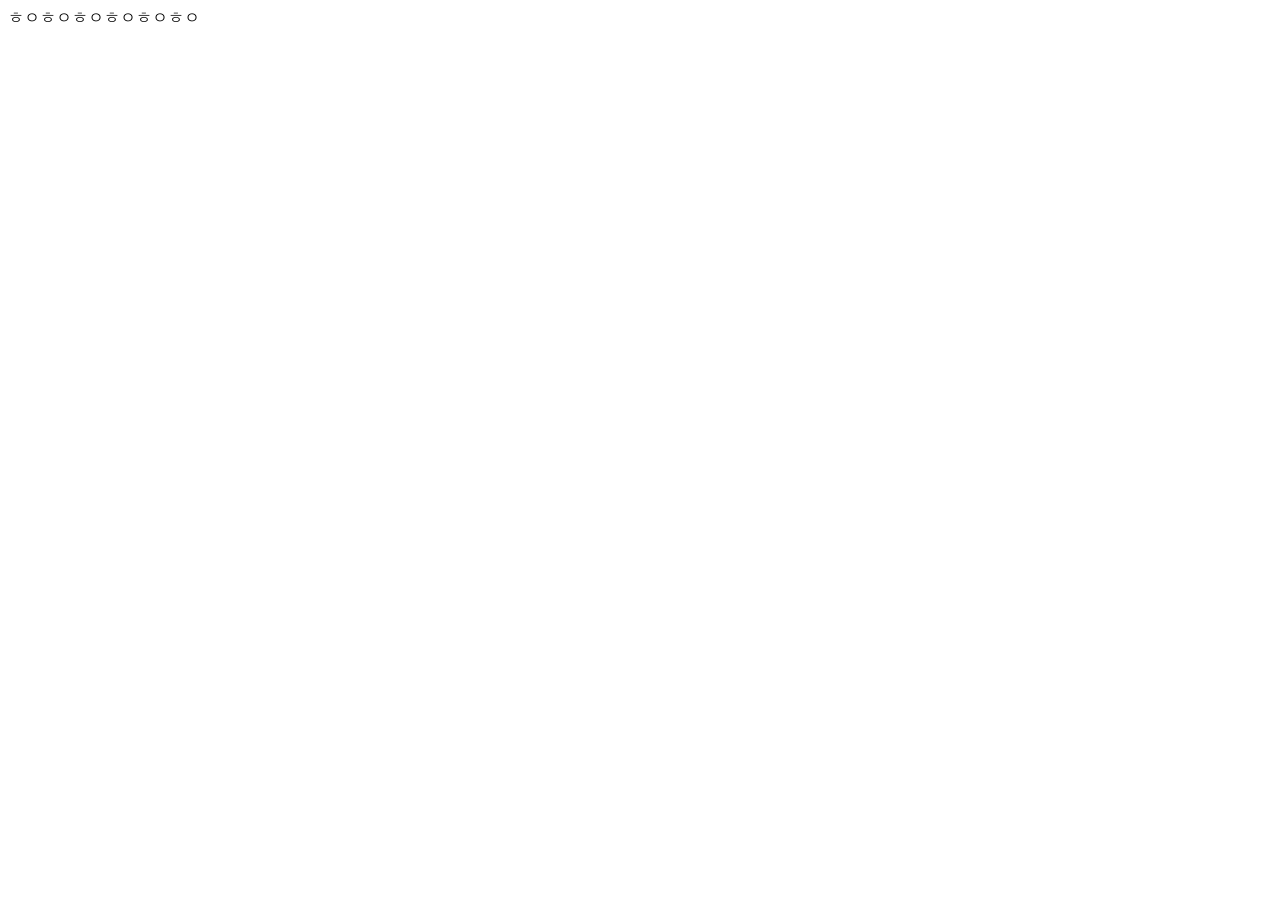
==== index.html @ f9c590c6 "dokdo" ====
<!DOCTYPE html>
<html lang="ko">

<head>
    <meta charset="UTF-8">
    <meta name="viewport" content="width=device-width, initial-scale=1.0">
    <title>독도 따라 만들기</title>
</head>

<body>
    ㅎㅇㅎㅇㅎㅇㅎㅇㅎㅇㅎㅇ
</body>

</html>
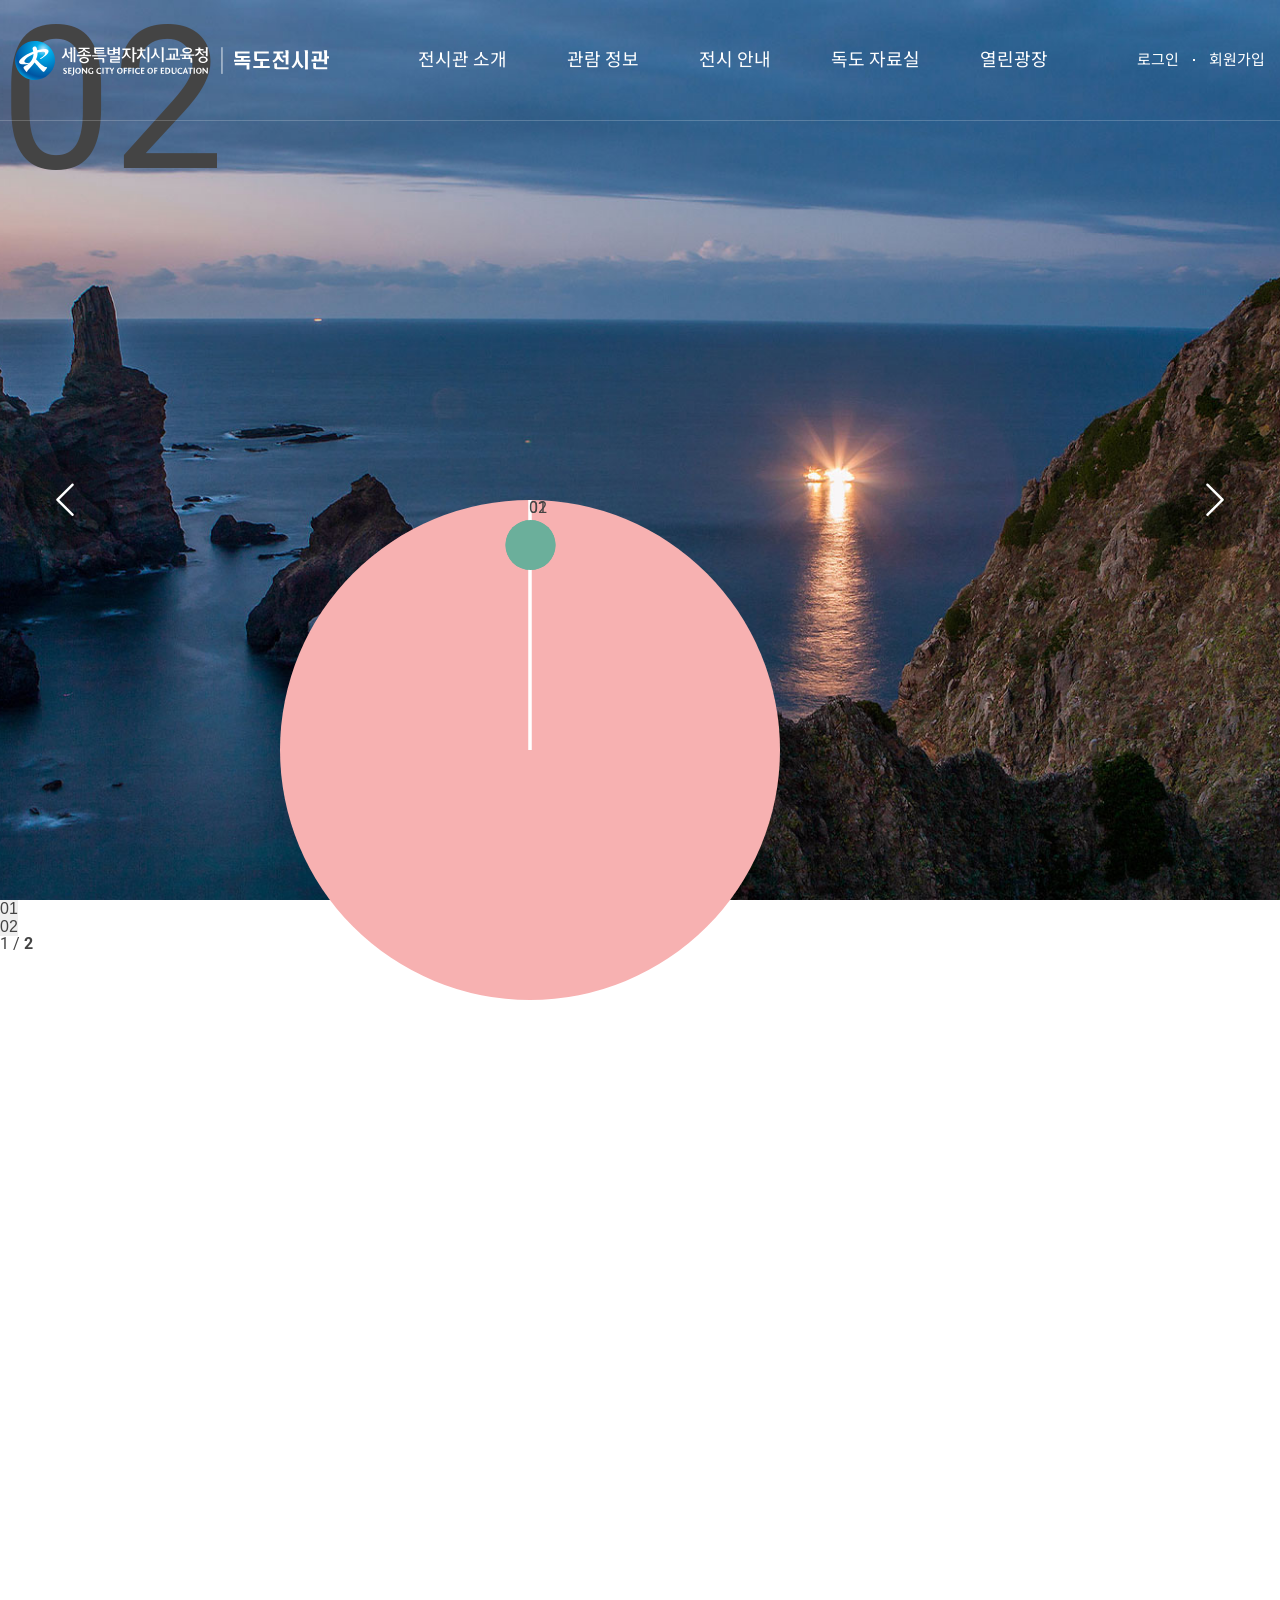
==== commit 67b391a0: "tt" ====
--- a/index.html
+++ b/index.html
@@ -4,11 +4,117 @@
 <head>
     <meta charset="UTF-8">
     <meta name="viewport" content="width=device-width, initial-scale=1.0">
-    <title>독도 따라 만들기</title>
+    <title>독도전시관</title>
+    <link rel="stylesheet" href="./css/base.css">
+    <link rel="stylesheet" href="https://cdn.jsdelivr.net/npm/swiper@9/swiper-bundle.min.css" />
+    <link rel="stylesheet" href="./css/style.css">
+
+    <script src="./js/jquery-1.12.4.min.js"></script>
+    <script src="https://cdn.jsdelivr.net/npm/swiper@9/swiper-bundle.min.js"></script>
+    <script src="./js/custom.js"></script>
 </head>
 
 <body>
-    ㅎㅇㅎㅇㅎㅇㅎㅇㅎㅇㅎㅇ
+    <div class="wrap">
+        <header class="header">
+            <div class="inner header_wrap">
+                <h1>
+                    <a href="/">
+                        <img src="./images/logo_simbol.svg" alt="">
+                        <img src="./images/logo_tx.svg" alt="">
+                    </a>
+                </h1>
+                <nav class="gnb">
+                    <ul class="main_menu">
+                        <li>
+                            <a href="">전시관 소개</a>
+                            <ul class="sub_menu">
+                                <li><a href="">인사말</a></li>
+                                <li><a href="">전시관 연혁</a></li>
+                                <li><a href="">오시는 길</a></li>
+                            </ul>
+                        </li>
+                        <li>
+                            <a href="">관람 정보</a>
+                            <ul class="sub_menu">
+                                <li><a href="">관람안내</a></li>
+                                <li><a href="">단체예약</a></li>
+                                <li><a href="">예약안내 확인취소</a></li>
+                            </ul>
+                        </li>
+                        <li>
+                            <a href="">전시 안내</a>
+                        </li>
+                        <li>
+                            <a href="">독도 자료실</a>
+                            <ul class="sub_menu">
+                                <li><a href="">독도현황</a></li>
+                                <li><a href="">독도사진</a></li>
+                                <li><a href="">교육자료실</a></li>
+                            </ul>
+                        </li>
+                        <li>
+                            <a href="">열린광장</a>
+                            <ul class="sub_menu">
+                                <li><a href="">공지사항</a></li>
+                                <li><a href="">포토앨범</a></li>
+                            </ul>
+                        </li>
+                    </ul>
+                </nav>
+
+                <div class="login_area">
+                    <ul class="nember">
+                        <li><a href="">로그인</a></li>
+                        <li><a href="">회원가입</a></li>
+                    </ul>
+                </div>
+            </div>
+        </header>
+
+        <main>
+
+
+            <section class="main_visual">
+                <div class="main_slide swiper">
+                    <div class="swiper-wrapper">
+                        <div class="swiper-slide itm01 itm">01</div>
+                        <div class="swiper-slide itm02 itm">02</div>
+                    </div>
+                </div>
+
+                <div class="arrows">
+                    <i class="bi bi-chevron-left left"></i>
+                    <i class="bi bi-chevron-right right"></i>
+                </div>
+
+                <ul class="slide_dots">
+                    <li>
+                        <button>01</button>
+                    </li>
+                    <li>
+                        <button>02</button>
+                    </li>
+                </ul>
+
+                <div class="num">
+                    <span>슬라이드 번호</span> / <strong>슬라이드 갯수</strong>
+                </div>
+
+                <div class="cicle">
+                    <span>01</span>
+                    <span>02</span>
+                </div>
+
+            </section>
+
+
+        </main>
+
+        <footer class="footer">
+
+        </footer>
+    </div>
 </body>
 
 </html>
--- a/css/base.css
+++ b/css/base.css
@@ -0,0 +1,260 @@
+@charset "utf-8";
+@import url('https://fonts.googleapis.com/css2?family=Noto+Sans+KR:wght@100;300;400;500;700;900&family=Noto+Serif+KR:wght@200;300;400;500;600;700;900&family=Roboto:wght@100;300;400;500;700;900&display=swap');
+@import url("https://cdn.jsdelivr.net/npm/bootstrap-icons@1.10.5/font/bootstrap-icons.css");
+/* 
+ * base CSS Document
+ */
+
+/* reset */
+body,
+p,
+div,
+span,
+h1,
+h2,
+h3,
+h4,
+h5,
+h6,
+ul,
+ol,
+li,
+dl,
+dt,
+dd,
+table,
+th,
+td,
+form,
+fieldset,
+legend,
+input,
+textarea,
+button,
+select {
+    margin: 0;
+    padding: 0;
+    box-sizing: border-box;
+}
+
+*::before,
+*::after {
+    box-sizing: border-box;
+}
+
+body,
+input,
+textarea,
+button,
+select {
+    color: #444;
+    font-weight: 400;
+}
+
+
+html {
+    font-size: 6.25%;
+}
+
+body {
+    font-size: 16rem;
+    line-height: 1;
+    font-family: 'Roboto', 'Noto Sans KR', '맑은 고딕', '돋움', Dotum, '굴림', Gulim, Sans-serif;
+}
+
+h1,
+h2,
+h3,
+h4,
+h5,
+h6 {
+    font-weight: inherit;
+    font-size: inherit;
+}
+
+input,
+textarea,
+button,
+select {
+    font-size: 16px;
+}
+
+img,
+fieldset,
+button {
+    border: 0;
+}
+
+textarea {
+    overflow: auto;
+}
+
+input[type=submit],
+input[type=button],
+button {
+    cursor: pointer;
+}
+
+img {
+    vertical-align: top;
+}
+
+address,
+em {
+    font-style: normal;
+}
+
+table {
+    border-spacing: 0;
+    border-collapse: collapse;
+}
+
+table,
+th,
+td {
+    border: none;
+}
+
+caption {
+    overflow: hidden;
+    line-height: 0;
+    text-indent: -2000em;
+}
+
+legend,
+.hidden {
+    padding: 0;
+    margin: 0;
+    overflow: hidden !important;
+    text-indent: 100%;
+    white-space: nowrap;
+    font-size: 0;
+}
+
+i {
+    font-style: normal;
+}
+
+/* HTML5 display-role reset for older browsers */
+article,
+aside,
+details,
+figcaption,
+figure,
+footer,
+header,
+hgroup,
+menu,
+nav,
+section {
+    display: block;
+}
+
+figure {
+    padding: 0px;
+    margin: 0px;
+}
+
+/* 링크 기본값 */
+a:link {
+    text-decoration: none;
+    color: #444;
+}
+
+a:visited {
+    text-decoration: none;
+    color: #444;
+}
+
+a:hover {
+    text-decoration: none;
+    color: #444;
+}
+
+a:active {
+    text-decoration: none;
+}
+
+a:focus {
+    text-decoration: none;
+}
+
+/* 리스트 스타일 제거 */
+ul,
+ol,
+li {
+    list-style: none;
+}
+
+/* mobile */
+body {
+    -webkit-text-size-adjust: none;
+    -moz-text-size-adjust: none;
+    -ms-text-size-adjust: none;
+}
+
+/* hidden contents */
+.skip,
+.hidden {
+    position: absolute;
+    width: 1rem;
+    height: 1rem;
+    font-size: 0;
+    line-height: 0;
+    overflow: hidden;
+    z-index: -1
+}
+
+.blind {
+    position: absolute;
+    width: 1px;
+    height: 1px;
+    margin: -1px;
+    overflow: hidden;
+    clip: rect(0);
+}
+
+.skip:focus {
+    top: 0;
+    left: 0;
+    display: inline-block;
+    width: auto;
+    height: auto;
+    padding: 0 30rem;
+    font-size: 14rem;
+    line-height: 40rem;
+    color: #fff;
+    background: #09847F;
+    z-index: 10
+}
+
+#skip_navi {
+    position: absolute;
+    top: 0;
+    height: 0rem;
+    width: 100%;
+    z-index: 999;
+}
+
+#skip_navi a {
+    display: block;
+    height: 1rem;
+    width: 1rem;
+    margin-bottom: -1rem;
+    overflow: hidden;
+    text-align: center;
+    color: #fff;
+    white-space: nowrap;
+    font-size: 18rem
+}
+
+#skip_navi a:focus,
+#skip_navi a:active {
+    display: block;
+    top: 0;
+    width: 100%;
+    height: 45rem;
+    line-height: 45rem;
+    padding: 10rem 0;
+    background: #09847F;
+}
--- a/css/style.css
+++ b/css/style.css
@@ -0,0 +1,265 @@
+:root {
+    --mc: #09847F;
+    --sc: #B4613D;
+    --lc: #dddddd;
+    --wc: #ffffff;
+    --dc: #444444;
+    /* var(--OO) */
+}
+
+
+
+.inner {
+    max-width: 1440px;
+    margin: 0 auto;
+    padding: 0 15px;
+}
+
+.wrap {}
+
+.header {
+    position: fixed;
+    top: 0;
+    left: 0;
+    right: 0;
+    border-bottom: 1px solid rgba(255, 255, 255, 0.2);
+    z-index: 9999;
+}
+
+.header.on {
+    background: var(--wc);
+    border-bottom: 1px solid rgba(0, 0, 0, 0.3);
+}
+
+.header .header_wrap {
+    display: flex;
+    justify-content: space-between;
+    align-items: center;
+    height: 120rem;
+
+    transition: height .5s;
+}
+
+.header.on .header_wrap {
+    height: 80rem;
+}
+
+.header h1 {
+    font-size: 0;
+}
+
+.header h1 img {
+    height: 39rem;
+}
+
+.header.on h1 img:last-Child {
+    filter: invert()
+}
+
+
+
+
+/* -------------------------------------- */
+
+.gnb {}
+
+.gnb .main_menu {
+    display: flex;
+}
+
+.gnb .main_menu li {
+    position: relative;
+    padding: 0 30rem;
+}
+
+.gnb .main_menu a {
+    display: block;
+    color: var(--wc);
+    font-size: 18rem;
+    line-height: 120rem;
+}
+
+.header.on .gnb .main_menu a {
+    color: var(--dc);
+}
+
+.gnb .main_menu .sub_menu {
+    position: absolute;
+    top: 100rem;
+    left: 50%;
+    transform: translate(-50%, 0);
+    background: var(--wc);
+    width: 180rem;
+    text-align: center;
+
+    padding: 15rem 0;
+    border-radius: 20rem;
+    border: 1px solid var(--lc);
+
+    opacity: 0;
+    visibility: hidden;
+    transition: .5s;
+}
+
+.gnb .main_menu>li:hover .sub_menu {
+    top: 100rem;
+    opacity: 1;
+    visibility: visible;
+}
+
+.header.on .gnb .main_menu>li:hover .sub_menu {
+    top: 90rem;
+}
+
+
+.gnb .sub_menu li~li {
+    border-top: 1px solid var(--lc);
+}
+
+.gnb .sub_menu a {
+    display: block;
+    color: var(--dc);
+    font-size: 15rem;
+    line-height: 40rem;
+}
+
+
+.login_area .nember {
+    display: flex;
+    gap: 30px;
+}
+
+.login_area .nember a {
+    font-size: 15rem;
+    color: var(--wc);
+}
+
+.header.on .login_area .nember a {
+    color: var(--dc);
+}
+
+.login_area .nember li {
+    position: relative;
+}
+
+.login_area .nember li~li::before {
+    content: "";
+    position: absolute;
+    top: 50%;
+    left: -15rem;
+    width: 2px;
+    height: 2px;
+    transform: translate(-50%, -50%);
+    background: var(--wc);
+}
+
+.header.on .login_area .nember li~li::before {
+    background: var(--dc);
+}
+
+/* ------------------------------------------------------------- */
+
+.main_visual {
+    height: 100vh;
+}
+
+.main_slide .itm {
+    font-size: 100rem;
+    transition: 1s;
+}
+
+.main_slide .itm.on {
+    font-size: 200rem;
+}
+
+.main_slide .itm01 {
+    height: 100vh;
+    background: url(../images/img_visual01.jpg) no-repeat center center/cover;
+}
+
+.main_slide .itm02 {
+    height: 100vh;
+    background: url(../images/img_visual02.jpg) no-repeat center center/cover;
+}
+
+.main_visual .arrows {
+    position: absolute;
+    top: 50%;
+    left: 50%;
+    z-index: 999;
+    transform: translate(-50%, -50%);
+    max-width: 1440rem;
+    width: 100%;
+}
+
+.main_visual .arrows i {
+    position: absolute;
+    top: 0;
+    cursor: pointer;
+}
+
+.main_visual .arrows .left {
+    left: 15rem;
+}
+
+.main_visual .arrows .right {
+    right: 15rem;
+}
+
+.main_visual .arrows i::before {
+    font-size: 40rem;
+    color: var(--wc);
+    padding: 30rem;
+    background: rgba(0, 0, 0, 0.3);
+    border-radius: 50%;
+}
+
+.main_visual .slide_dots li.on button {
+    font-size: 100rem;
+}
+
+.cicle {
+    position: absolute;
+    top: 500px;
+    right: 500px;
+    width: 500px;
+    height: 500px;
+    background: rgb(247, 177, 177);
+    z-index: 1000;
+    border-radius: 50%;
+}
+
+.cicle span {
+    position: absolute;
+    top: 0;
+    left: 50%;
+    transform: translate(-50%, 0);
+    height: 250px;
+    width: 3px;
+    background: #ffffff;
+}
+
+.cicle span:nth-child(1) {
+    transform: translate(-50%, 0) rotate(0deg);
+    transform-origin: center bottom;
+}
+
+.cicle span::after {
+    content: "";
+    position: absolute;
+    top: 20px;
+    left: 50%;
+    transform: translate(-50%, 0);
+    width: 50px;
+    height: 50px;
+    background: #6baf9b;
+    border-radius: 50%;
+}
+
+
+/* ------------------------------------------------------------- */
+
+.footer {
+    height: 100vh;
+
+}
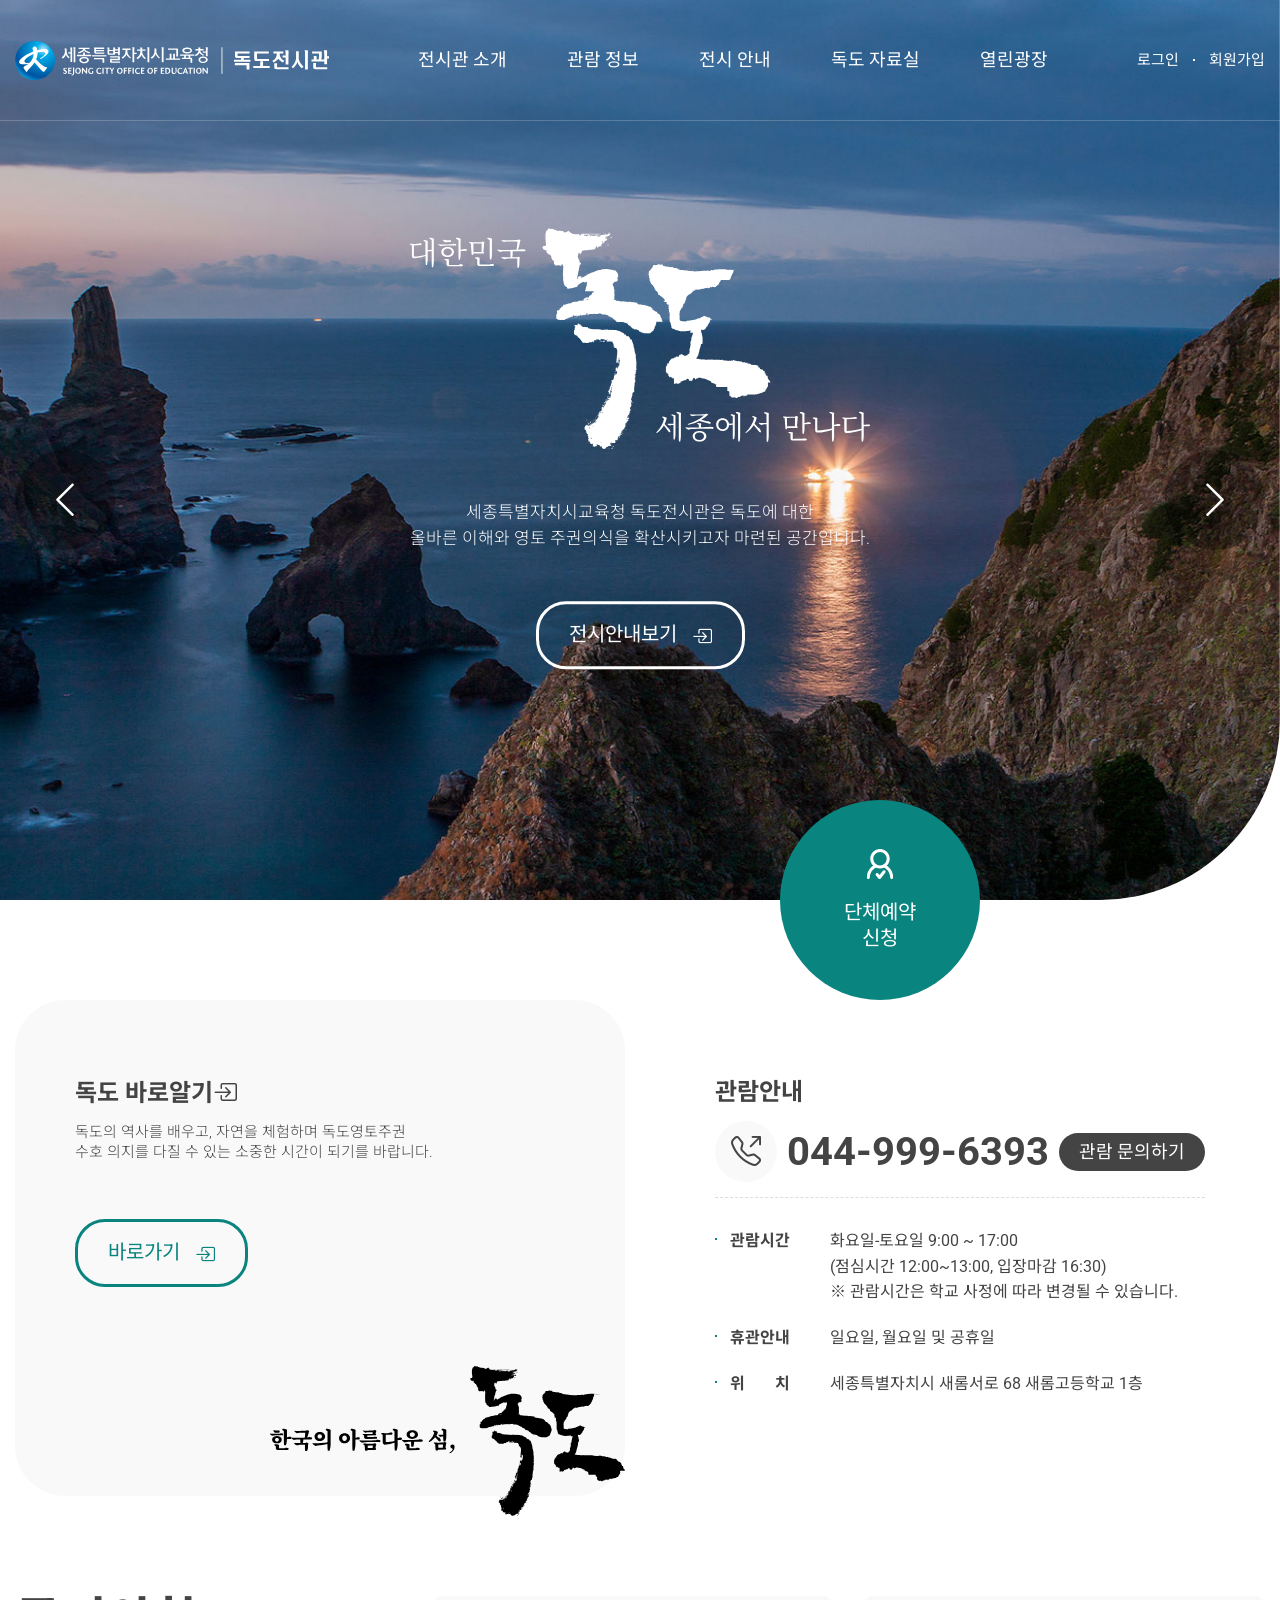
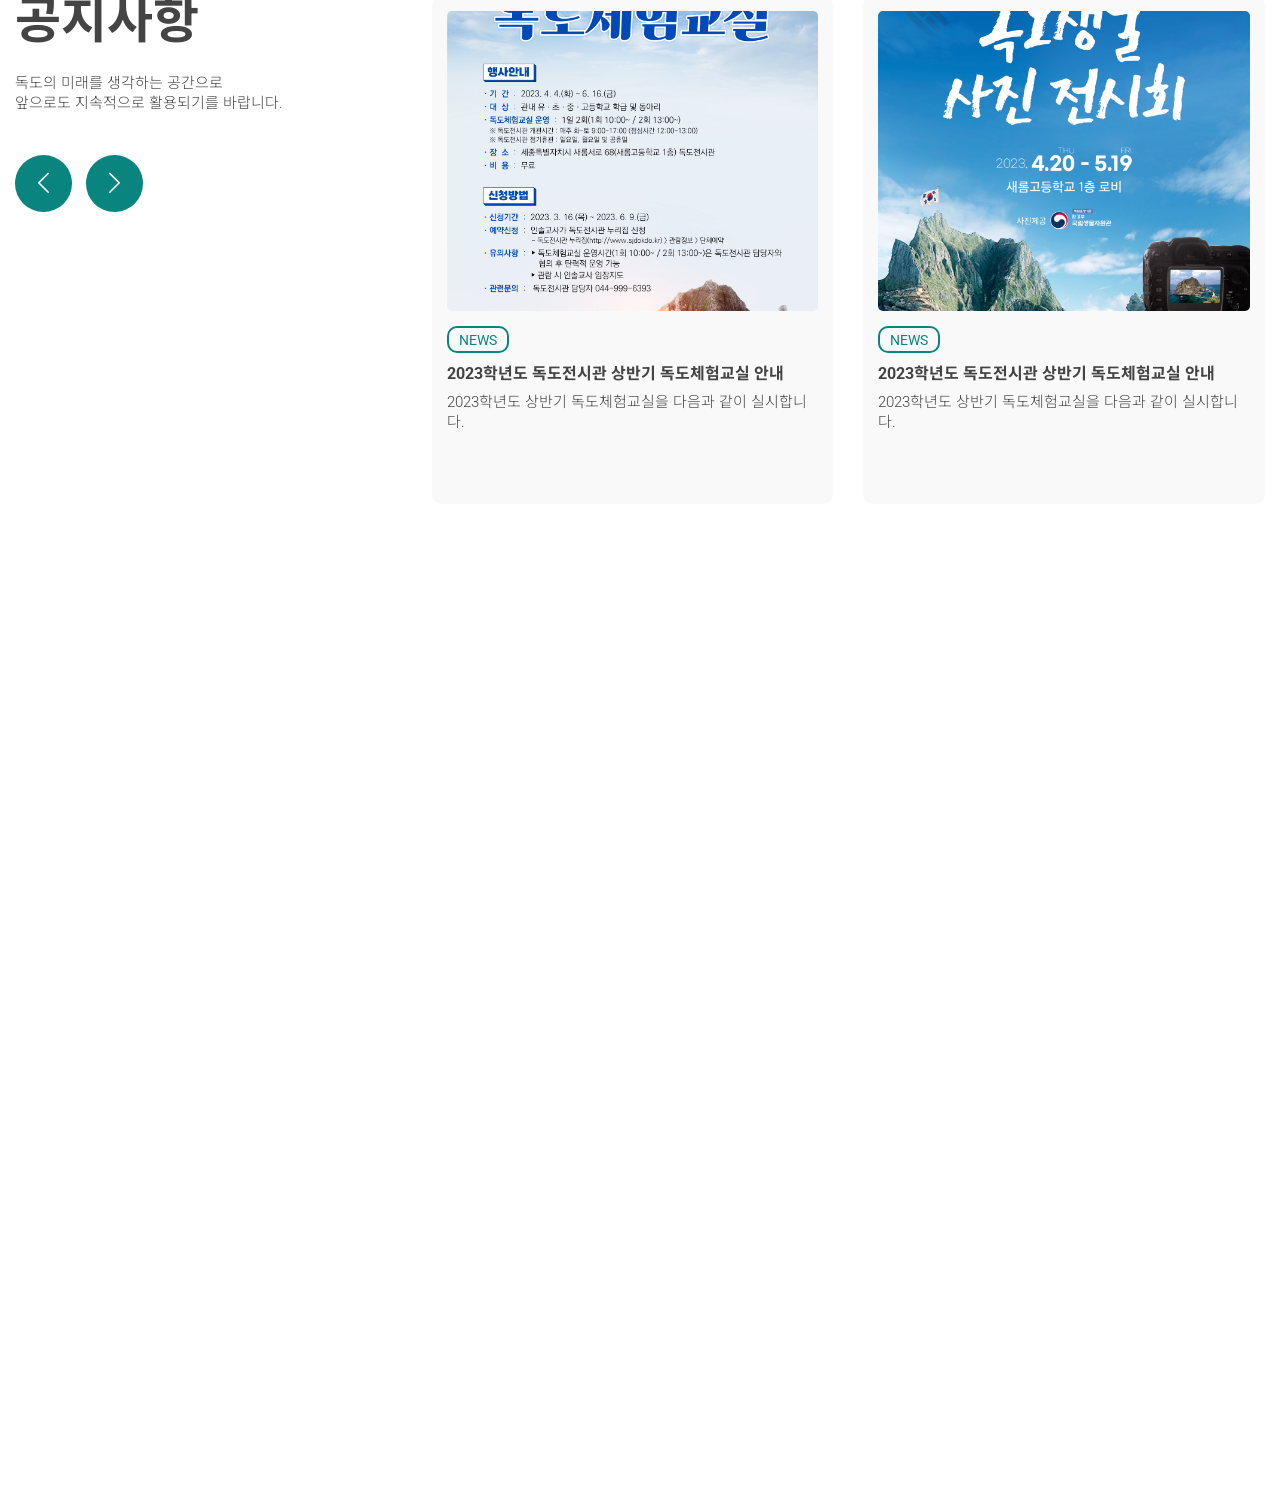
==== commit 0f365792: "Add files via upload" ====
--- a/index.html
+++ b/index.html
@@ -1,120 +1,231 @@
-<!DOCTYPE html>
-<html lang="ko">
-
-<head>
-    <meta charset="UTF-8">
-    <meta name="viewport" content="width=device-width, initial-scale=1.0">
-    <title>독도전시관</title>
-    <link rel="stylesheet" href="./css/base.css">
-    <link rel="stylesheet" href="https://cdn.jsdelivr.net/npm/swiper@9/swiper-bundle.min.css" />
-    <link rel="stylesheet" href="./css/style.css">
-
-    <script src="./js/jquery-1.12.4.min.js"></script>
-    <script src="https://cdn.jsdelivr.net/npm/swiper@9/swiper-bundle.min.js"></script>
-    <script src="./js/custom.js"></script>
-</head>
-
-<body>
-    <div class="wrap">
-        <header class="header">
-            <div class="inner header_wrap">
-                <h1>
-                    <a href="/">
-                        <img src="./images/logo_simbol.svg" alt="">
-                        <img src="./images/logo_tx.svg" alt="">
-                    </a>
-                </h1>
-                <nav class="gnb">
-                    <ul class="main_menu">
-                        <li>
-                            <a href="">전시관 소개</a>
-                            <ul class="sub_menu">
-                                <li><a href="">인사말</a></li>
-                                <li><a href="">전시관 연혁</a></li>
-                                <li><a href="">오시는 길</a></li>
-                            </ul>
-                        </li>
-                        <li>
-                            <a href="">관람 정보</a>
-                            <ul class="sub_menu">
-                                <li><a href="">관람안내</a></li>
-                                <li><a href="">단체예약</a></li>
-                                <li><a href="">예약안내 확인취소</a></li>
-                            </ul>
-                        </li>
-                        <li>
-                            <a href="">전시 안내</a>
-                        </li>
-                        <li>
-                            <a href="">독도 자료실</a>
-                            <ul class="sub_menu">
-                                <li><a href="">독도현황</a></li>
-                                <li><a href="">독도사진</a></li>
-                                <li><a href="">교육자료실</a></li>
-                            </ul>
-                        </li>
-                        <li>
-                            <a href="">열린광장</a>
-                            <ul class="sub_menu">
-                                <li><a href="">공지사항</a></li>
-                                <li><a href="">포토앨범</a></li>
-                            </ul>
-                        </li>
-                    </ul>
-                </nav>
-
-                <div class="login_area">
-                    <ul class="nember">
-                        <li><a href="">로그인</a></li>
-                        <li><a href="">회원가입</a></li>
-                    </ul>
-                </div>
-            </div>
-        </header>
-
-        <main>
-
-
-            <section class="main_visual">
-                <div class="main_slide swiper">
-                    <div class="swiper-wrapper">
-                        <div class="swiper-slide itm01 itm">01</div>
-                        <div class="swiper-slide itm02 itm">02</div>
-                    </div>
-                </div>
-
-                <div class="arrows">
-                    <i class="bi bi-chevron-left left"></i>
-                    <i class="bi bi-chevron-right right"></i>
-                </div>
-
-                <ul class="slide_dots">
-                    <li>
-                        <button>01</button>
-                    </li>
-                    <li>
-                        <button>02</button>
-                    </li>
-                </ul>
-
-                <div class="num">
-                    <span>슬라이드 번호</span> / <strong>슬라이드 갯수</strong>
-                </div>
-
-                <div class="cicle">
-                    <span>01</span>
-                    <span>02</span>
-                </div>
-
-            </section>
-
-
-        </main>
-
-        <footer class="footer">
-
-        </footer>
-    </div>
-</body>
-
+<!DOCTYPE html>
+<html lang="ko">
+
+<head>
+    <meta charset="UTF-8">
+    <meta name="viewport" content="width=device-width, initial-scale=1.0">
+    <title>독도전시관</title>
+    <link rel="stylesheet" href="./css/base.css">
+    <link rel="stylesheet" href="https://cdn.jsdelivr.net/npm/swiper@9/swiper-bundle.min.css" />
+    <link rel="stylesheet" href="./css/animate.min.css">
+    <link rel="stylesheet" href="./css/style.css">
+
+    <script src="./js/jquery-1.12.4.min.js"></script>
+    <script src="https://cdn.jsdelivr.net/npm/swiper@9/swiper-bundle.min.js"></script>
+    <script src="./js/custom.js"></script>
+</head>
+
+<body>
+    <div class="wrap">
+        <header class="header">
+            <div class="inner header_wrap">
+                <h1>
+                    <a href="/">
+                        <img src="./images/logo_simbol.svg" alt="독도">
+                        <img src="./images/logo_tx.svg" alt="독도로고">
+                    </a>
+                </h1>
+                <nav class="gnb">
+                    <h2 class="blind">메뉴</h2>
+                    <ul class="main_menu">
+                        <li>
+                            <a href="">전시관 소개</a>
+                            <ul class="sub_menu">
+                                <li><a href="">인사말</a></li>
+                                <li><a href="">전시관 연혁</a></li>
+                                <li><a href="">오시는 길</a></li>
+                            </ul>
+                        </li>
+                        <li>
+                            <a href="">관람 정보</a>
+                            <ul class="sub_menu">
+                                <li><a href="">관람안내</a></li>
+                                <li><a href="">단체예약</a></li>
+                                <li><a href="">예약안내 확인취소</a></li>
+                            </ul>
+                        </li>
+                        <li>
+                            <a href="">전시 안내</a>
+                        </li>
+                        <li>
+                            <a href="">독도 자료실</a>
+                            <ul class="sub_menu">
+                                <li><a href="">독도현황</a></li>
+                                <li><a href="">독도사진</a></li>
+                                <li><a href="">교육자료실</a></li>
+                            </ul>
+                        </li>
+                        <li>
+                            <a href="">열린광장</a>
+                            <ul class="sub_menu">
+                                <li><a href="">공지사항</a></li>
+                                <li><a href="">포토앨범</a></li>
+                            </ul>
+                        </li>
+                    </ul>
+                </nav>
+
+                <div class="login_area">
+                    <ul class="nember">
+                        <li><a href="">로그인</a></li>
+                        <li><a href="">회원가입</a></li>
+                    </ul>
+                </div>
+            </div>
+        </header>
+
+        <main>
+
+
+            <section class="main_visual">
+                <h2 class="blind">메인 콘텐츠 소개</h2>
+                <div class="main_slide swiper">
+                    <div class="swiper-wrapper">
+                        <div class="swiper-slide itm01 itm">
+                            <div class="slide-image" data-swiper-parallax='45%'></div>
+                            <div class="content">
+                                <div class="img_box">
+                                    <img src="./images/visual_tx.svg" alt="">
+                                </div>
+                                <p>독도에 대한 의미를 되새기는 특별한 공간,<br />
+                                    독도의 삶과 역사를 잊지 않게 독도전시관이 앞장서겠습니다.
+                                </p>
+                                <a href="" class="btn wc">전시안내보기</a>
+                            </div>
+                        </div>
+                        <div class="swiper-slide itm02 itm">
+                            <div class="slide-image" data-swiper-parallax='45%'></div>
+                            <div class="content">
+                                <div class="img_box">
+                                    <img src="./images/visual_tx.svg" alt="">
+                                </div>
+                                <p>세종특별자치시교육청 독도전시관은 독도에 대한<br /> 올바른 이해와 영토 주권의식을 확산시키고자 마련된 공간입니다.
+                                </p>
+                                <a href="" class="btn wc">전시안내보기</a>
+                            </div>
+                        </div>
+                    </div>
+                </div>
+
+                <div class="arrows">
+                    <i class="bi bi-chevron-left left"></i>
+                    <i class="bi bi-chevron-right right"></i>
+                </div>
+
+                <div class="btn_cicle">
+                    <a href="" class="case">
+                        <span>단체예약<br /> 신청</span>
+                    </a>
+                </div>
+            </section>
+
+            <section class="main_content section _se_">
+                <h2 class="blind">메인 콘텐츠</h2>
+                <div class="inner content">
+                    <div class="left">
+                        <h3>독도 바로알기<i class="bi bi-box-arrow-in-right"></i></h3>
+                        <p>
+                            독도의 역사를 배우고, 자연을 체험하며 독도영토주권<br />
+                            수호 의지를 다질 수 있는 소중한 시간이 되기를 바랍니다.
+                        </p>
+                        <a href="" class="btn mc">바로가기</a>
+                    </div>
+                    <div class="right">
+                        <h3>관람안내</h3>
+                        <div class="desc">
+                            <i class="bi bi-telephone-outbound"></i>
+                            <a href="tel:044-999-6393" class="tel">044-999-6393</a>
+                            <a href="" class="btn2">관람 문의하기</a>
+                        </div>
+
+                        <ul class="list_dot list">
+                            <li>
+                                <strong>관람시간</strong>
+                                <p>
+                                    화요일-토요일 9:00 ~ 17:00<br />
+                                    (점심시간 12:00~13:00, 입장마감 16:30)<br />
+                                    <span>※ 관람시간은 학교 사정에 따라 변경될 수 있습니다.</span>
+                                </p>
+                            </li>
+                            <li>
+                                <strong>휴관안내</strong>
+                                <p>일요일, 월요일 및 공휴일</p>
+                            </li>
+                            <li>
+                                <strong class="ls2">위치</strong>
+                                <p>세종특별자치시 새롬서로 68 새롬고등학교 1층</p>
+                            </li>
+                        </ul>
+                    </div>
+                </div>
+            </section>
+
+            <section class="main_notice section _se_">
+                <div class="inner content">
+                    <div class="left">
+                        <h2>공지사항</h2>
+                        <p>독도의 미래를 생각하는 공간으로<br />
+                            앞으로도 지속적으로 활용되기를 바랍니다.</p>
+                        <div class="arrows">
+                            <i class="bi bi-chevron-left left"></i>
+                            <i class="bi bi-chevron-right right"></i>
+                        </div>
+                    </div>
+                    <div class="right">
+                        <div class="swiper notice_slide">
+                            <div class="swiper-wrapper">
+                                <div class="swiper-slide card">
+                                    <a href="">
+                                        <div class="img_box">
+                                            <img src="./images/상반기 독도체험교실 웹포스터.jpg" alt="">
+                                        </div>
+                                        <div class="new btn3">NEWS</div>
+                                        <strong>2023학년도 독도전시관 상반기 독도체험교실 안내</strong>
+                                        <p class="desc">2023학년도 상반기 독도체험교실을 다음과 같이 실시합니다. </p>
+                                    </a>
+                                </div>
+                                <div class="swiper-slide card">
+                                    <a href="">
+                                        <div class="img_box">
+                                            <img src="./images/2023학년도 독도생물 사진 전시회 웹포스터.jpg" alt="">
+                                        </div>
+                                        <div class="new btn3">NEWS</div>
+                                        <strong>2023학년도 독도전시관 상반기 독도체험교실 안내</strong>
+                                        <p class="desc">2023학년도 상반기 독도체험교실을 다음과 같이 실시합니다. </p>
+                                    </a>
+                                </div>
+                                <div class="swiper-slide card">
+                                    <a href="">
+                                        <div class="img_box">
+                                            <img src="./images/2023학년도 독도생물 사진 전시회 웹포스터.jpg" alt="">
+                                        </div>
+                                        <div class="new btn3">NEWS</div>
+                                        <strong>2023학년도 독도전시관 상반기 독도체험교실 안내</strong>
+                                        <p class="desc">2023학년도 상반기 독도체험교실을 다음과 같이 실시합니다. </p>
+                                    </a>
+                                </div>
+                                <div class="swiper-slide card">
+                                    <a href="">
+                                        <div class="img_box">
+                                            <img src="./images/상반기 독도체험교실 웹포스터.jpg" alt="">
+                                        </div>
+                                        <div class="new btn3">NEWS</div>
+                                        <strong>2023학년도 독도전시관 상반기 독도체험교실 안내</strong>
+                                        <p class="desc">2023학년도 상반기 독도체험교실을 다음과 같이 실시합니다. </p>
+                                    </a>
+                                </div>
+                            </div>
+
+                        </div>
+                    </div>
+            </section>
+
+        </main>
+
+        <footer class="footer">
+
+        </footer>
+    </div>
+</body>
+
 </html>
--- a/css/base.css
+++ b/css/base.css
@@ -156,28 +156,11 @@
 }
 
 /* 링크 기본값 */
-a:link {
+a {
     text-decoration: none;
-    color: #444;
-}
-
-a:visited {
-    text-decoration: none;
-    color: #444;
-}
-
-a:hover {
-    text-decoration: none;
-    color: #444;
-}
-
-a:active {
-    text-decoration: none;
-}
-
-a:focus {
-    text-decoration: none;
-}
+    color: inherit;
+}
+
 
 /* 리스트 스타일 제거 */
 ul,
--- a/css/style.css
+++ b/css/style.css
@@ -1,265 +1,580 @@
-:root {
-    --mc: #09847F;
-    --sc: #B4613D;
-    --lc: #dddddd;
-    --wc: #ffffff;
-    --dc: #444444;
-    /* var(--OO) */
-}
-
-
-
-.inner {
-    max-width: 1440px;
-    margin: 0 auto;
-    padding: 0 15px;
-}
-
-.wrap {}
-
-.header {
-    position: fixed;
-    top: 0;
-    left: 0;
-    right: 0;
-    border-bottom: 1px solid rgba(255, 255, 255, 0.2);
-    z-index: 9999;
-}
-
-.header.on {
-    background: var(--wc);
-    border-bottom: 1px solid rgba(0, 0, 0, 0.3);
-}
-
-.header .header_wrap {
-    display: flex;
-    justify-content: space-between;
-    align-items: center;
-    height: 120rem;
-
-    transition: height .5s;
-}
-
-.header.on .header_wrap {
-    height: 80rem;
-}
-
-.header h1 {
-    font-size: 0;
-}
-
-.header h1 img {
-    height: 39rem;
-}
-
-.header.on h1 img:last-Child {
-    filter: invert()
-}
-
-
-
-
-/* -------------------------------------- */
-
-.gnb {}
-
-.gnb .main_menu {
-    display: flex;
-}
-
-.gnb .main_menu li {
-    position: relative;
-    padding: 0 30rem;
-}
-
-.gnb .main_menu a {
-    display: block;
-    color: var(--wc);
-    font-size: 18rem;
-    line-height: 120rem;
-}
-
-.header.on .gnb .main_menu a {
-    color: var(--dc);
-}
-
-.gnb .main_menu .sub_menu {
-    position: absolute;
-    top: 100rem;
-    left: 50%;
-    transform: translate(-50%, 0);
-    background: var(--wc);
-    width: 180rem;
-    text-align: center;
-
-    padding: 15rem 0;
-    border-radius: 20rem;
-    border: 1px solid var(--lc);
-
-    opacity: 0;
-    visibility: hidden;
-    transition: .5s;
-}
-
-.gnb .main_menu>li:hover .sub_menu {
-    top: 100rem;
-    opacity: 1;
-    visibility: visible;
-}
-
-.header.on .gnb .main_menu>li:hover .sub_menu {
-    top: 90rem;
-}
-
-
-.gnb .sub_menu li~li {
-    border-top: 1px solid var(--lc);
-}
-
-.gnb .sub_menu a {
-    display: block;
-    color: var(--dc);
-    font-size: 15rem;
-    line-height: 40rem;
-}
-
-
-.login_area .nember {
-    display: flex;
-    gap: 30px;
-}
-
-.login_area .nember a {
-    font-size: 15rem;
-    color: var(--wc);
-}
-
-.header.on .login_area .nember a {
-    color: var(--dc);
-}
-
-.login_area .nember li {
-    position: relative;
-}
-
-.login_area .nember li~li::before {
-    content: "";
-    position: absolute;
-    top: 50%;
-    left: -15rem;
-    width: 2px;
-    height: 2px;
-    transform: translate(-50%, -50%);
-    background: var(--wc);
-}
-
-.header.on .login_area .nember li~li::before {
-    background: var(--dc);
-}
-
-/* ------------------------------------------------------------- */
-
-.main_visual {
-    height: 100vh;
-}
-
-.main_slide .itm {
-    font-size: 100rem;
-    transition: 1s;
-}
-
-.main_slide .itm.on {
-    font-size: 200rem;
-}
-
-.main_slide .itm01 {
-    height: 100vh;
-    background: url(../images/img_visual01.jpg) no-repeat center center/cover;
-}
-
-.main_slide .itm02 {
-    height: 100vh;
-    background: url(../images/img_visual02.jpg) no-repeat center center/cover;
-}
-
-.main_visual .arrows {
-    position: absolute;
-    top: 50%;
-    left: 50%;
-    z-index: 999;
-    transform: translate(-50%, -50%);
-    max-width: 1440rem;
-    width: 100%;
-}
-
-.main_visual .arrows i {
-    position: absolute;
-    top: 0;
-    cursor: pointer;
-}
-
-.main_visual .arrows .left {
-    left: 15rem;
-}
-
-.main_visual .arrows .right {
-    right: 15rem;
-}
-
-.main_visual .arrows i::before {
-    font-size: 40rem;
-    color: var(--wc);
-    padding: 30rem;
-    background: rgba(0, 0, 0, 0.3);
-    border-radius: 50%;
-}
-
-.main_visual .slide_dots li.on button {
-    font-size: 100rem;
-}
-
-.cicle {
-    position: absolute;
-    top: 500px;
-    right: 500px;
-    width: 500px;
-    height: 500px;
-    background: rgb(247, 177, 177);
-    z-index: 1000;
-    border-radius: 50%;
-}
-
-.cicle span {
-    position: absolute;
-    top: 0;
-    left: 50%;
-    transform: translate(-50%, 0);
-    height: 250px;
-    width: 3px;
-    background: #ffffff;
-}
-
-.cicle span:nth-child(1) {
-    transform: translate(-50%, 0) rotate(0deg);
-    transform-origin: center bottom;
-}
-
-.cicle span::after {
-    content: "";
-    position: absolute;
-    top: 20px;
-    left: 50%;
-    transform: translate(-50%, 0);
-    width: 50px;
-    height: 50px;
-    background: #6baf9b;
-    border-radius: 50%;
-}
-
-
-/* ------------------------------------------------------------- */
-
-.footer {
-    height: 100vh;
-
+:root {
+    --mc: #09847F;
+    --sc: #B4613D;
+    --lc: #dddddd;
+    --wc: #ffffff;
+    --dc: #444444;
+    --gc: #f9f9f9;
+    /* var(--OO) */
+}
+
+.inner {
+    max-width: 1440px;
+    margin: 0 auto;
+    padding: 0 15px;
+}
+
+.btn {
+    display: inline-block;
+    font-size: 20rem;
+    padding: 20rem 30rem;
+    border-radius: 30rem;
+    overflow: hidden;
+}
+
+.btn2 {
+    display: inline-block;
+    font-size: 18rem;
+    padding: 10rem 20rem;
+    border-radius: 20rem;
+    overflow: hidden;
+    background: var(--dc);
+    color: var(--wc);
+}
+
+.btn3 {
+    display: inline-block;
+    font-size: 14rem;
+    padding: 5rem 10rem 4rem 10rem;
+    border-radius: 10rem;
+    overflow: hidden;
+    color: var(--mc);
+    border: 2px solid var(--mc);
+}
+
+.btn::after {
+    content: "\f1be";
+    font-family: bootstrap-icons;
+    vertical-align: middle;
+    margin: 0 0 0 15rem;
+}
+
+
+.btn.wc {
+    color: var(--wc);
+    border: 3px solid var(--wc);
+}
+
+.btn.wc::before {
+    content: "";
+    position: absolute;
+    top: 0;
+    left: 0;
+    right: 0;
+    height: 0;
+    z-index: -1;
+    background: var(--mc);
+    transition: .5s;
+}
+
+.btn.wc:hover::before {
+    top: auto;
+    bottom: 0;
+    height: 100%;
+}
+
+.btn.mc {
+    color: var(--mc);
+    border: 3px solid var(--mc);
+}
+
+.list_dot>* {
+    position: relative;
+    padding: 0 0 0 15rem;
+}
+
+.list_dot>*::before {
+    content: "";
+    position: absolute;
+    top: 7rem;
+    left: 0;
+    width: 2rem;
+    height: 2rem;
+    background: var(--mc);
+}
+
+
+.section {
+    padding: 100rem 0;
+}
+
+.section.gc {
+    background: var(--gc);
+}
+
+.wrap {}
+
+.header {
+    position: fixed;
+    top: 0;
+    left: 0;
+    right: 0;
+    border-bottom: 1px solid rgba(255, 255, 255, 0.2);
+    z-index: 9999;
+}
+
+.header.on {
+    background: var(--wc);
+    border-bottom: 1px solid rgba(0, 0, 0, 0.3);
+}
+
+.header .header_wrap {
+    display: flex;
+    justify-content: space-between;
+    align-items: center;
+    height: 120rem;
+
+    transition: height .5s;
+}
+
+.header.on .header_wrap {
+    height: 80rem;
+}
+
+.header h1 {
+    font-size: 0;
+}
+
+.header h1 img {
+    height: 39rem;
+}
+
+.header.on h1 img:last-Child {
+    filter: invert()
+}
+
+
+
+
+/* -------------------------------------- */
+
+.gnb {}
+
+.gnb .main_menu {
+    display: flex;
+}
+
+.gnb .main_menu li {
+    position: relative;
+    padding: 0 30rem;
+}
+
+.gnb .main_menu a {
+    display: block;
+    color: var(--wc);
+    font-size: 18rem;
+    line-height: 120rem;
+}
+
+.header.on .gnb .main_menu a {
+    color: var(--dc);
+}
+
+.gnb .main_menu .sub_menu {
+    position: absolute;
+    top: 100rem;
+    left: 50%;
+    transform: translate(-50%, 0);
+    background: var(--wc);
+    width: 180rem;
+    text-align: center;
+
+    padding: 15rem 0;
+    border-radius: 20rem;
+    border: 1px solid var(--lc);
+
+    opacity: 0;
+    visibility: hidden;
+    transition: .5s;
+}
+
+.gnb .main_menu>li:hover .sub_menu {
+    top: 100rem;
+    opacity: 1;
+    visibility: visible;
+}
+
+.header.on .gnb .main_menu>li:hover .sub_menu {
+    top: 90rem;
+}
+
+
+.gnb .sub_menu li~li {
+    border-top: 1px solid var(--lc);
+}
+
+.gnb .sub_menu a {
+    display: block;
+    color: var(--dc);
+    font-size: 15rem;
+    line-height: 40rem;
+}
+
+
+.login_area .nember {
+    display: flex;
+    gap: 30px;
+}
+
+.login_area .nember a {
+    font-size: 15rem;
+    color: var(--wc);
+}
+
+.header.on .login_area .nember a {
+    color: var(--dc);
+}
+
+.login_area .nember li {
+    position: relative;
+}
+
+.login_area .nember li~li::before {
+    content: "";
+    position: absolute;
+    top: 50%;
+    left: -15rem;
+    width: 2px;
+    height: 2px;
+    transform: translate(-50%, -50%);
+    background: var(--wc);
+}
+
+.header.on .login_area .nember li~li::before {
+    background: var(--dc);
+}
+
+/* ------------------------------------------------------------- */
+
+.main_visual {
+    height: 100vh;
+}
+
+.main_slide {
+    border-radius: 0 0 180rem 0;
+    overflow: hidden;
+}
+
+.main_slide .itm {
+    position: relative;
+    overflow: hidden;
+    height: 100vh;
+}
+
+.main_slide .itm .slide-image {
+    position: absolute;
+    inset: 0 0 0 0;
+}
+
+/* .swiper-wrapper {
+    transition-timing-function: cubic-bezier(0.17,0.46,1,0.39);
+}
+ */
+
+.main_slide .itm .content {
+    position: absolute;
+    top: 50%;
+    left: 50%;
+    transform: translate(-50%, -50%);
+    z-index: 999;
+
+    text-align: center;
+}
+
+.main_slide .itm .img_box {
+    margin: 0 0 50rem 0;
+}
+
+.main_slide .itm p {
+    color: var(--wc);
+    margin: 0 0 50rem 0;
+    text-align: center;
+    font-size: 17rem;
+    font-weight: 300;
+    line-height: 26rem;
+    transform: translate(-100rem, 0);
+    opacity: 0;
+    transition: .5s 1s;
+}
+
+.main_slide .itm.on p {
+    opacity: 1;
+    transform: translate(0, 0);
+}
+
+.main_slide .itm .btn {
+    opacity: 0;
+    transform: translate(-100%, 0);
+    transition: .5s 1.5s;
+}
+
+
+.main_slide .itm.on .btn {
+    opacity: 1;
+    transform: translate(0, 0);
+}
+
+
+.main_slide .itm01 .slide-image {
+    height: 100vh;
+    background: url(../images/img_visual01.jpg) no-repeat center center/cover;
+}
+
+.main_slide .itm02 .slide-image {
+    height: 100vh;
+    background: url(../images/img_visual02.jpg) no-repeat center center/cover;
+}
+
+.main_visual .arrows {
+    position: absolute;
+    top: 50%;
+    left: 50%;
+    z-index: 999;
+    transform: translate(-50%, -50%);
+    max-width: 1440rem;
+    width: 100%;
+}
+
+.main_visual .arrows i {
+    position: absolute;
+    top: 0;
+    cursor: pointer;
+}
+
+.main_visual .arrows .left {
+    left: 15rem;
+}
+
+.main_visual .arrows .right {
+    right: 15rem;
+}
+
+.main_visual .arrows i::before {
+    font-size: 40rem;
+    color: var(--wc);
+    padding: 30rem;
+    background: rgba(0, 0, 0, 0.3);
+    border-radius: 50%;
+}
+
+.main_visual .btn_cicle {
+    position: absolute;
+    bottom: -100rem;
+    right: 300rem;
+    z-index: 999;
+
+    width: 200rem;
+    height: 200rem;
+}
+
+.main_visual .btn_cicle .case {
+    display: flex;
+    flex-direction: column;
+    justify-content: center;
+    align-items: center;
+
+    width: 200rem;
+    height: 200rem;
+    background: var(--mc);
+    color: var(--wc);
+    font-size: 20rem;
+    border-radius: 50%;
+
+    text-align: center;
+    line-height: 26rem;
+}
+
+.main_visual .btn_cicle:hover .case {
+    animation: flipInY 1s infinite;
+}
+
+.main_visual .btn_cicle .case::before {
+    content: "";
+    display: block;
+    width: 26rem;
+    height: 30rem;
+    background: url(../images/icon_apply.svg)no-repeat center center/cover;
+    margin: 0 0 20rem 0;
+}
+
+.main_content {}
+
+.main_content .content {
+    display: grid;
+    grid-template-columns: repeat(2, 1fr);
+    gap: 30rem;
+}
+
+.main_content .content>* {
+    padding: 80rem 60rem;
+}
+
+.main_content .content .left {
+    position: relative;
+    border-radius: 50rem;
+    background: var(--gc);
+}
+
+.main_content .content .left::after {
+    content: "";
+    position: absolute;
+    bottom: -20rem;
+    right: 0;
+    width: 400rem;
+    height: 150rem;
+    background: url(../images/img_logo2.svg) no-repeat right bottom;
+    filter: invert();
+}
+
+.main_content .content h3 {
+    font-size: 24rem;
+    font-weight: 700;
+    margin: 0 0 17rem 0;
+}
+
+.main_content .content .left {
+    opacity: 0;
+    transform: translate(0, 100rem);
+    transition: .8s;
+}
+
+.main_content.on .content .left {
+    opacity: 1;
+    transform: translate(0, 0);
+}
+
+.main_content .content .left p {
+    font-size: 15rem;
+    font-weight: 300;
+    line-height: 20rem;
+    margin: 0 0 57rem 0;
+}
+
+
+.main_content .content .right {
+    opacity: 0;
+    transform: translate(0, 100rem);
+    transition: .5s;
+}
+
+.main_content.on .content .right {
+    opacity: 1;
+    transform: translate(0, 0);
+}
+
+.main_content .content .right .desc {
+    display: flex;
+    justify-content: space-between;
+    align-items: center;
+    margin: 0 0 30rem 0;
+    padding: 0 0 15rem 0;
+    border-bottom: 1px dashed var(--lc);
+}
+
+.main_content .content .right .desc i {
+    background: var(--gc);
+    padding: 15rem 16rem;
+    border-radius: 50%;
+    font-size: 30rem;
+}
+
+.main_content .content .right .desc .tel {
+    font-size: 40rem;
+    font-weight: 700;
+}
+
+.main_content .content .list>* {
+    display: grid;
+    grid-template-columns: 100rem 1fr;
+    margin: 0 0 20rem 0;
+    line-height: 1.6;
+}
+
+.main_content .content .list .ls2 {
+    letter-spacing: 30rem;
+}
+
+.main_content .content .list>*::before {
+    top: 10rem;
+}
+
+/* ----------------------------------------------------*/
+
+.main_notice {
+    padding: 0 0 100rem 0;
+}
+
+.main_notice .content {
+    opacity: 0;
+    transform: translate(0, 100rem);
+    transition: .8s;
+}
+
+.main_notice.on .content {
+    opacity: 1;
+    transform: translate(0, 0);
+}
+
+.main_notice h2 {
+    font-size: 50rem;
+    font-weight: 700;
+    margin: 0 0 27rem 0;
+}
+
+.main_notice .arrows i {
+    padding: 14rem 16rem;
+    font-size: 25rem;
+    background: var(--mc);
+    color: var(--wc);
+    border-radius: 50%;
+    margin: 0 10rem 0 0;
+    cursor: pointer;
+}
+
+.main_notice p {
+    font-size: 15rem;
+    font-weight: 300;
+    line-height: 20rem;
+    margin: 0 0 57rem 0;
+}
+
+
+.main_notice .content {
+    display: grid;
+    grid-template-columns: 1fr 2fr;
+}
+
+.main_notice .right {
+    overflow: hidden;
+}
+
+.main_notice img {
+    width: 100%;
+    height: 300rem;
+    object-fit: cover;
+}
+
+.main_notice .card {
+    padding: 15rem;
+    background: var(--gc);
+    border-radius: 10rem;
+}
+
+.main_notice .card .img_box {
+    border-radius: 5rem;
+    overflow: hidden;
+    margin: 0 0 15rem 0;
+}
+
+.main_notice .card strong {
+    display: block;
+    margin: 10rem 0;
+}
+
+
+/* ----------------------------------------------------*/
+
+.footer {
+    height: 100vh;
+
 }
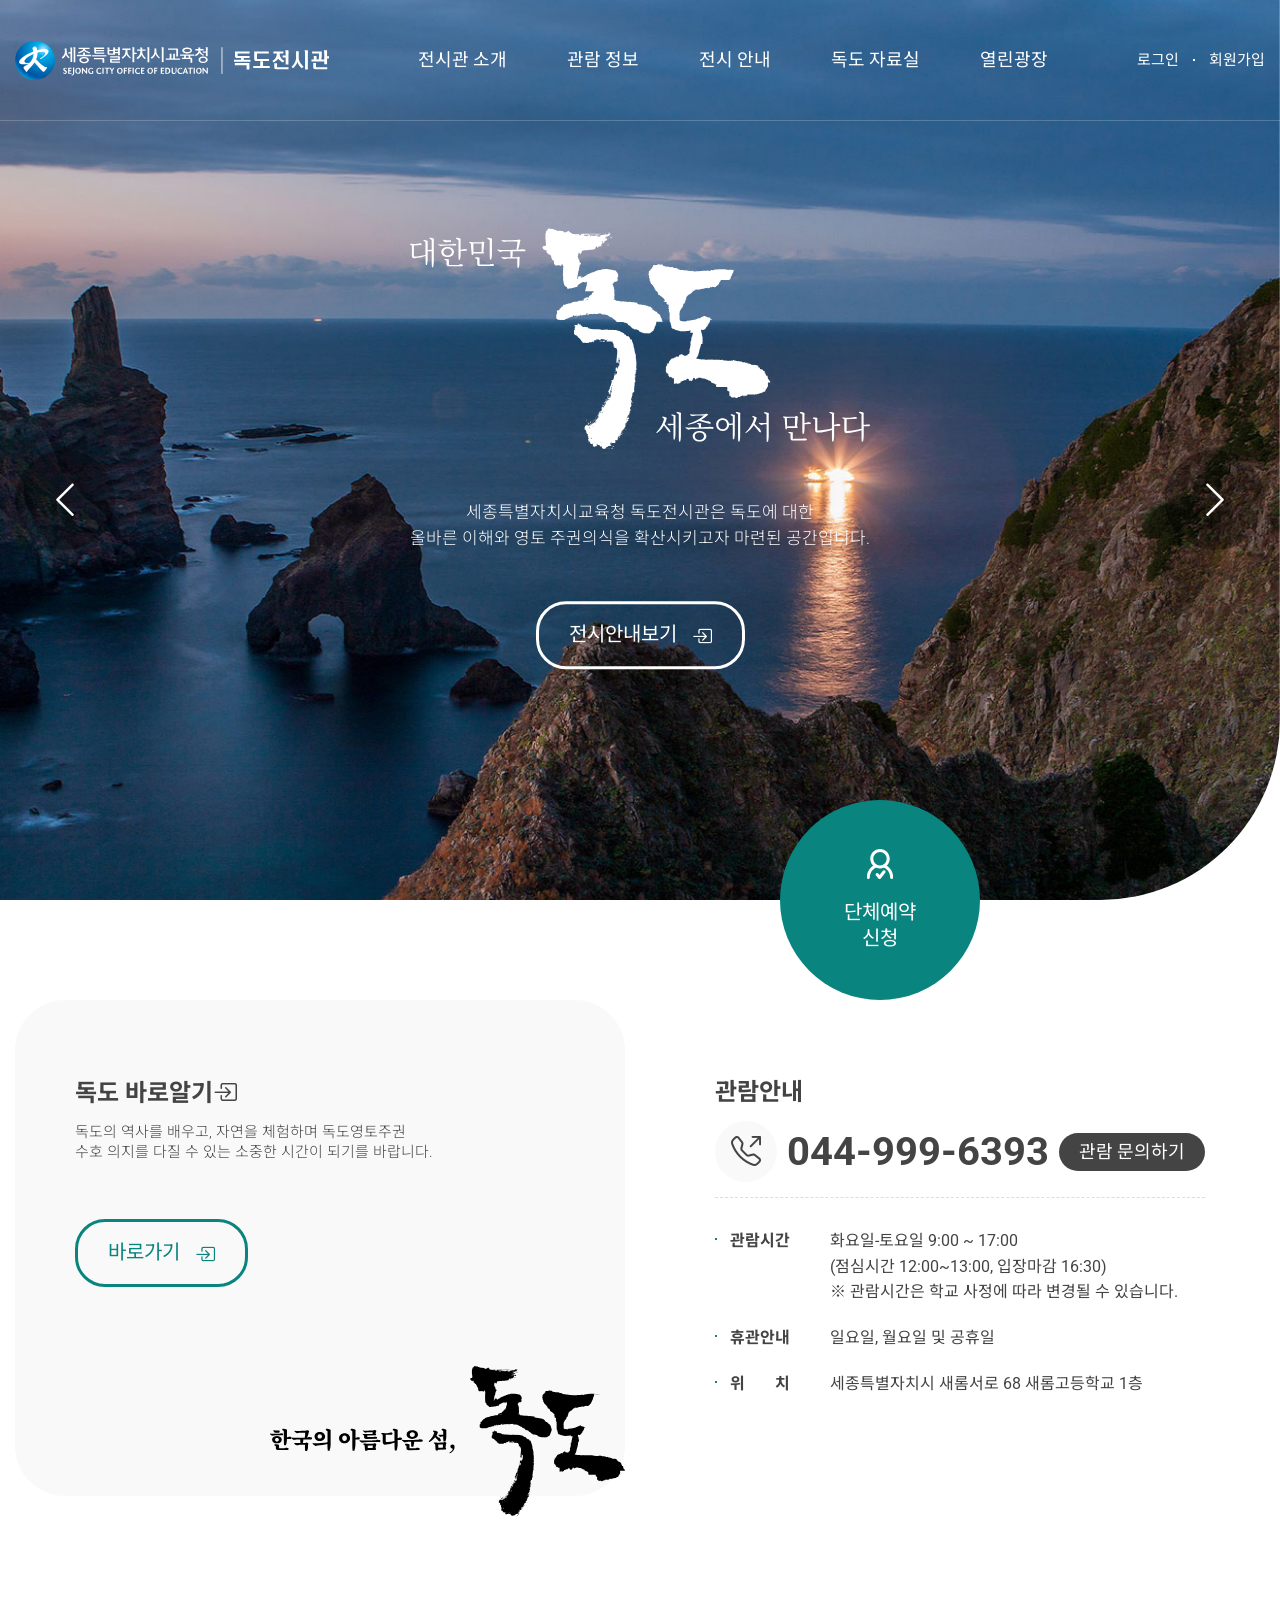
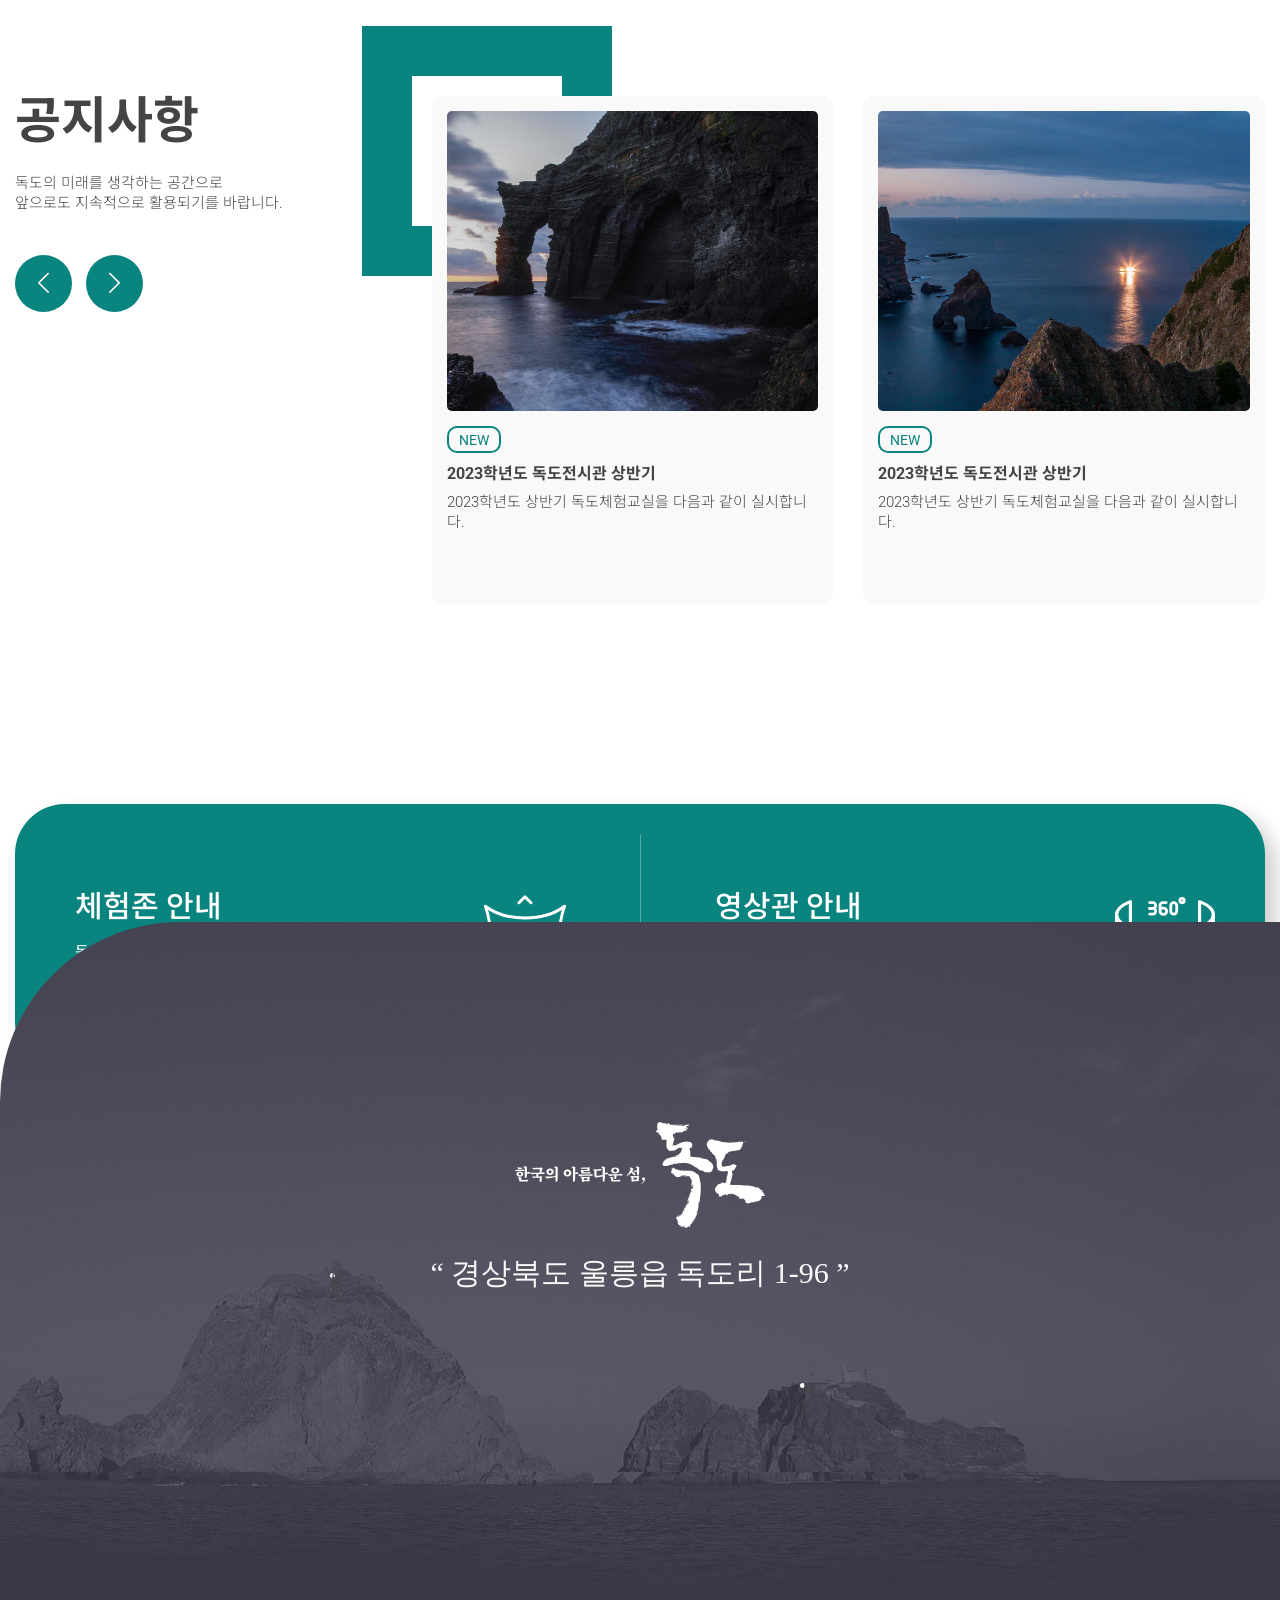
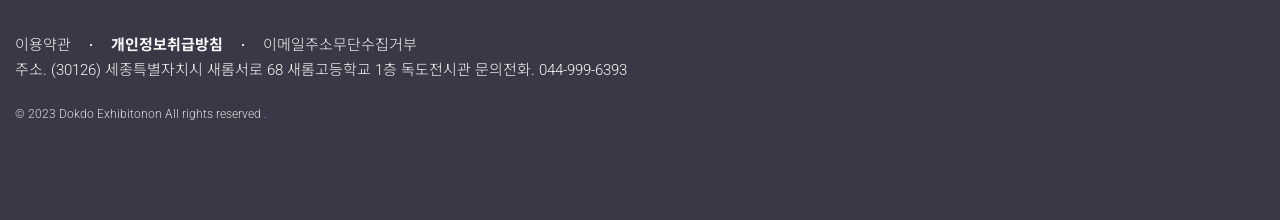
==== commit 4bf638e7: "Add files via upload" ====
--- a/index.html
+++ b/index.html
@@ -171,59 +171,120 @@
                             <i class="bi bi-chevron-right right"></i>
                         </div>
                     </div>
-                    <div class="right">
+                    <div class="right_slide">
                         <div class="swiper notice_slide">
                             <div class="swiper-wrapper">
                                 <div class="swiper-slide card">
                                     <a href="">
                                         <div class="img_box">
-                                            <img src="./images/상반기 독도체험교실 웹포스터.jpg" alt="">
-                                        </div>
-                                        <div class="new btn3">NEWS</div>
-                                        <strong>2023학년도 독도전시관 상반기 독도체험교실 안내</strong>
-                                        <p class="desc">2023학년도 상반기 독도체험교실을 다음과 같이 실시합니다. </p>
-                                    </a>
-                                </div>
-                                <div class="swiper-slide card">
-                                    <a href="">
-                                        <div class="img_box">
-                                            <img src="./images/2023학년도 독도생물 사진 전시회 웹포스터.jpg" alt="">
-                                        </div>
-                                        <div class="new btn3">NEWS</div>
-                                        <strong>2023학년도 독도전시관 상반기 독도체험교실 안내</strong>
-                                        <p class="desc">2023학년도 상반기 독도체험교실을 다음과 같이 실시합니다. </p>
-                                    </a>
-                                </div>
-                                <div class="swiper-slide card">
-                                    <a href="">
-                                        <div class="img_box">
-                                            <img src="./images/2023학년도 독도생물 사진 전시회 웹포스터.jpg" alt="">
-                                        </div>
-                                        <div class="new btn3">NEWS</div>
-                                        <strong>2023학년도 독도전시관 상반기 독도체험교실 안내</strong>
-                                        <p class="desc">2023학년도 상반기 독도체험교실을 다음과 같이 실시합니다. </p>
-                                    </a>
-                                </div>
-                                <div class="swiper-slide card">
-                                    <a href="">
-                                        <div class="img_box">
-                                            <img src="./images/상반기 독도체험교실 웹포스터.jpg" alt="">
-                                        </div>
-                                        <div class="new btn3">NEWS</div>
-                                        <strong>2023학년도 독도전시관 상반기 독도체험교실 안내</strong>
-                                        <p class="desc">2023학년도 상반기 독도체험교실을 다음과 같이 실시합니다. </p>
+                                            <img src="./images/img_visual01.jpg" alt="">
+                                        </div>
+                                        <div class="new btn3">NEW</div>
+                                        <strong>2023학년도 독도전시관 상반기</strong>
+                                        <p class="desc">
+                                            2023학년도 상반기 독도체험교실을 다음과 같이 실시합니다.
+                                        </p>
+                                    </a>
+                                </div>
+                                <div class="swiper-slide card">
+                                    <a href="">
+                                        <div class="img_box">
+                                            <img src="./images/img_visual02.jpg" alt="">
+                                        </div>
+                                        <div class="new btn3">NEW</div>
+                                        <strong>2023학년도 독도전시관 상반기</strong>
+                                        <p class="desc">
+                                            2023학년도 상반기 독도체험교실을 다음과 같이 실시합니다.
+                                        </p>
+                                    </a>
+                                </div>
+                                <div class="swiper-slide card">
+                                    <a href="">
+                                        <div class="img_box">
+                                            <img src="./images/img_visual01.jpg" alt="">
+                                        </div>
+                                        <div class="new btn3">NEW</div>
+                                        <strong>2023학년도 독도전시관 상반기</strong>
+                                        <p class="desc">
+                                            2023학년도 상반기 독도체험교실을 다음과 같이 실시합니다.
+                                        </p>
+                                    </a>
+                                </div>
+                                <div class="swiper-slide card">
+                                    <a href="">
+                                        <div class="img_box">
+                                            <img src="./images/img_visual02.jpg" alt="">
+                                        </div>
+                                        <div class="new btn3">NEW</div>
+                                        <strong>2023학년도 독도전시관 상반기</strong>
+                                        <p class="desc">
+                                            2023학년도 상반기 독도체험교실을 다음과 같이 실시합니다.
+                                        </p>
                                     </a>
                                 </div>
                             </div>
-
-                        </div>
-                    </div>
-            </section>
-
+                        </div>
+                    </div>
+                </div>
+            </section>
+
+            <section class="main_banner _se_">
+                <h2 class="blind">메인 배너</h2>
+                <div class="inner">
+                    <ul class="content">
+                        <li>
+                            <a href="">
+                                <h3>체험존 안내</h3>
+                                <p>독도체험관은 대한민국 동쪽 끝, <br />
+                                    우리의 섬 독도를 만나는 체험 공간입니다.</p>
+                                <strong></strong>
+                            </a>
+                        </li>
+                        <li>
+                            <a href="">
+                                <h3>영상관 안내</h3>
+                                <p>가상현실(VR)과 같은 최신 기법을 활용하여<br />
+                                    실감형 콘텐츠 등을 적용한 독도 영상관입니다.</p>
+                            </a>
+                        </li>
+                    </ul>
+                </div>
+            </section>
         </main>
 
         <footer class="footer">
-
+            <div class="top">
+                <div class="inner content">
+                    <div class="img_box">
+                        <img src="./images/img_logo2.svg" alt="">
+                    </div>
+                    <div class="txt">
+                        <span>“ 경상북도 울릉읍 독도리 1-96 ”</span>
+                    </div>
+                    <div class="dots">
+                        <span>동도</span>
+                        <span>서도</span>
+                    </div>
+                </div>
+            </div>
+            <div class="bottom">
+                <address class="inner content">
+                    <ul class="customer">
+                        <li><a href="">이용약관</a></li>
+                        <li><a href=""><strong>개인정보취급방침</strong></a></li>
+                        <li><a href="">이메일주소무단수집거부</a></li>
+                    </ul>
+                    <div class="adress">
+                        주소. (30126) 세종특별자치시 새롬서로 68 새롬고등학교 1층 독도전시관
+                        문의전화. 044-999-6393
+                    </div>
+                    <div class="copyright">
+                        &copy; 2023 Dokdo Exhibitonon All rights reserved .
+                    </div>
+                </address>
+
+
+            </div>
         </footer>
     </div>
 </body>
--- a/css/base.css
+++ b/css/base.css
@@ -146,8 +146,10 @@
 hgroup,
 menu,
 nav,
-section {
+section,
+address {
     display: block;
+    box-sizing: border-box;
 }
 
 figure {
--- a/css/style.css
+++ b/css/style.css
@@ -501,7 +501,7 @@
 /* ----------------------------------------------------*/
 
 .main_notice {
-    padding: 0 0 100rem 0;
+    padding: 100rem 0;
 }
 
 .main_notice .content {
@@ -544,8 +544,20 @@
     grid-template-columns: 1fr 2fr;
 }
 
-.main_notice .right {
-    overflow: hidden;
+.main_notice .right_slide {
+    position: relative;
+    /* overflow: hidden; */
+    min-width: 0;
+}
+
+.main_notice .right_slide::before {
+    content: "";
+    position: absolute;
+    top: -20rem;
+    left: -20rem;
+    width: 150rem;
+    height: 150rem;
+    outline: 50rem solid var(--mc);
 }
 
 .main_notice img {
@@ -574,7 +586,154 @@
 
 /* ----------------------------------------------------*/
 
-.footer {
-    height: 100vh;
-
+.main_banner .content {
+    position: relative;
+    display: grid;
+    grid-template-columns: repeat(2, 1fr);
+    gap: 30rem;
+    background: var(--mc);
+    color: var(--wc);
+    margin: 0 auto -50rem auto;
+
+    border-radius: 50rem;
+    box-shadow: 10rem 10rem 20rem rgba(0, 0, 0, 0.2);
+
+    transition: .5s;
+    transform: translate(0, 100rem);
+}
+
+.main_banner.on .content {
+    transform: translate(0, 0);
+}
+
+.main_banner .content a {
+    display: block;
+    padding: 88rem 60rem;
+}
+
+.main_banner .content h3 {
+    font-size: 30rem;
+    font-weight: 500;
+    margin: 0 0 20rem 0;
+}
+
+.main_banner .content p {
+    font-size: 15rem;
+    line-height: 21rem;
+}
+
+.main_banner .content li {
+    position: relative;
+}
+
+.main_banner .content li a::after {
+    content: "";
+    position: absolute;
+    right: 50rem;
+    top: 50%;
+    transform: translate(0, -50%);
+    width: 100rem;
+    height: 100rem;
+    background: url(../images/icon_experience.svg) no-repeat center center;
+}
+
+.main_banner .content li:last-child a::after {
+    background: url(../images/icon_theater.svg) no-repeat center center;
+}
+
+
+.main_banner .content li~Li::before {
+    content: "";
+    position: absolute;
+    left: -15rem;
+    top: 30rem;
+    bottom: 30rem;
+    width: 1px;
+    background: rgba(255, 255, 255, 0.3);
+}
+
+/* ----------------------------------------------------*/
+
+
+.footer {}
+
+.footer .top {
+    position: relative;
+    border-radius: 180rem 0 0 0;
+    overflow: hidden;
+    background: #434250 url(../images/bg_banner.jpg) no-repeat center bottom;
+    padding: 200rem 0 300rem 0;
+}
+
+.footer .top .content {
+    text-align: center;
+}
+
+.footer .top .content .img_box {
+    width: 250rem;
+    margin: 0 auto 30rem auto;
+}
+
+.footer .top .content .txt {
+    font-size: 30rem;
+    font-weight: 500;
+    font-family: 'Noto Serif KR';
+    color: var(--gc);
+}
+
+.footer .top .dots span {
+    position: absolute;
+    left: 50%;
+    width: 5px;
+    height: 5px;
+    background: var(--gc);
+    border-radius: 50%;
+}
+
+.footer .top .dots span:nth-child(1) {
+    bottom: 310rem;
+    margin: 0 0 0 -310rem;
+}
+
+.footer .top .dots span:nth-child(2) {
+    bottom: 200rem;
+    margin: 0 0 0 160rem;
+}
+
+.footer .bottom {
+    padding: 50rem 0 100rem 0;
+    background: #393846;
+    color: var(--gc);
+    font-size: 15rem;
+    font-weight: 300;
+}
+
+.footer .bottom .customer {
+    display: flex;
+    gap: 40rem;
+    margin: 0 0 10rem 0;
+}
+
+.footer .bottom .customer>* {
+    position: relative;
+}
+
+.footer .bottom .customer li~li::before {
+    content: "";
+    position: absolute;
+    left: -20rem;
+    top: 50%;
+    width: 2px;
+    height: 2px;
+    transform: translate(-50%, -50%);
+    background: var(--lc);
+}
+
+.footer .bottom .adress {
+    margin: 0 0 30rem 0;
+}
+
+.footer .bottom .copyright {
+    font-size: 12rem;
+    color: var(--lc);
 }
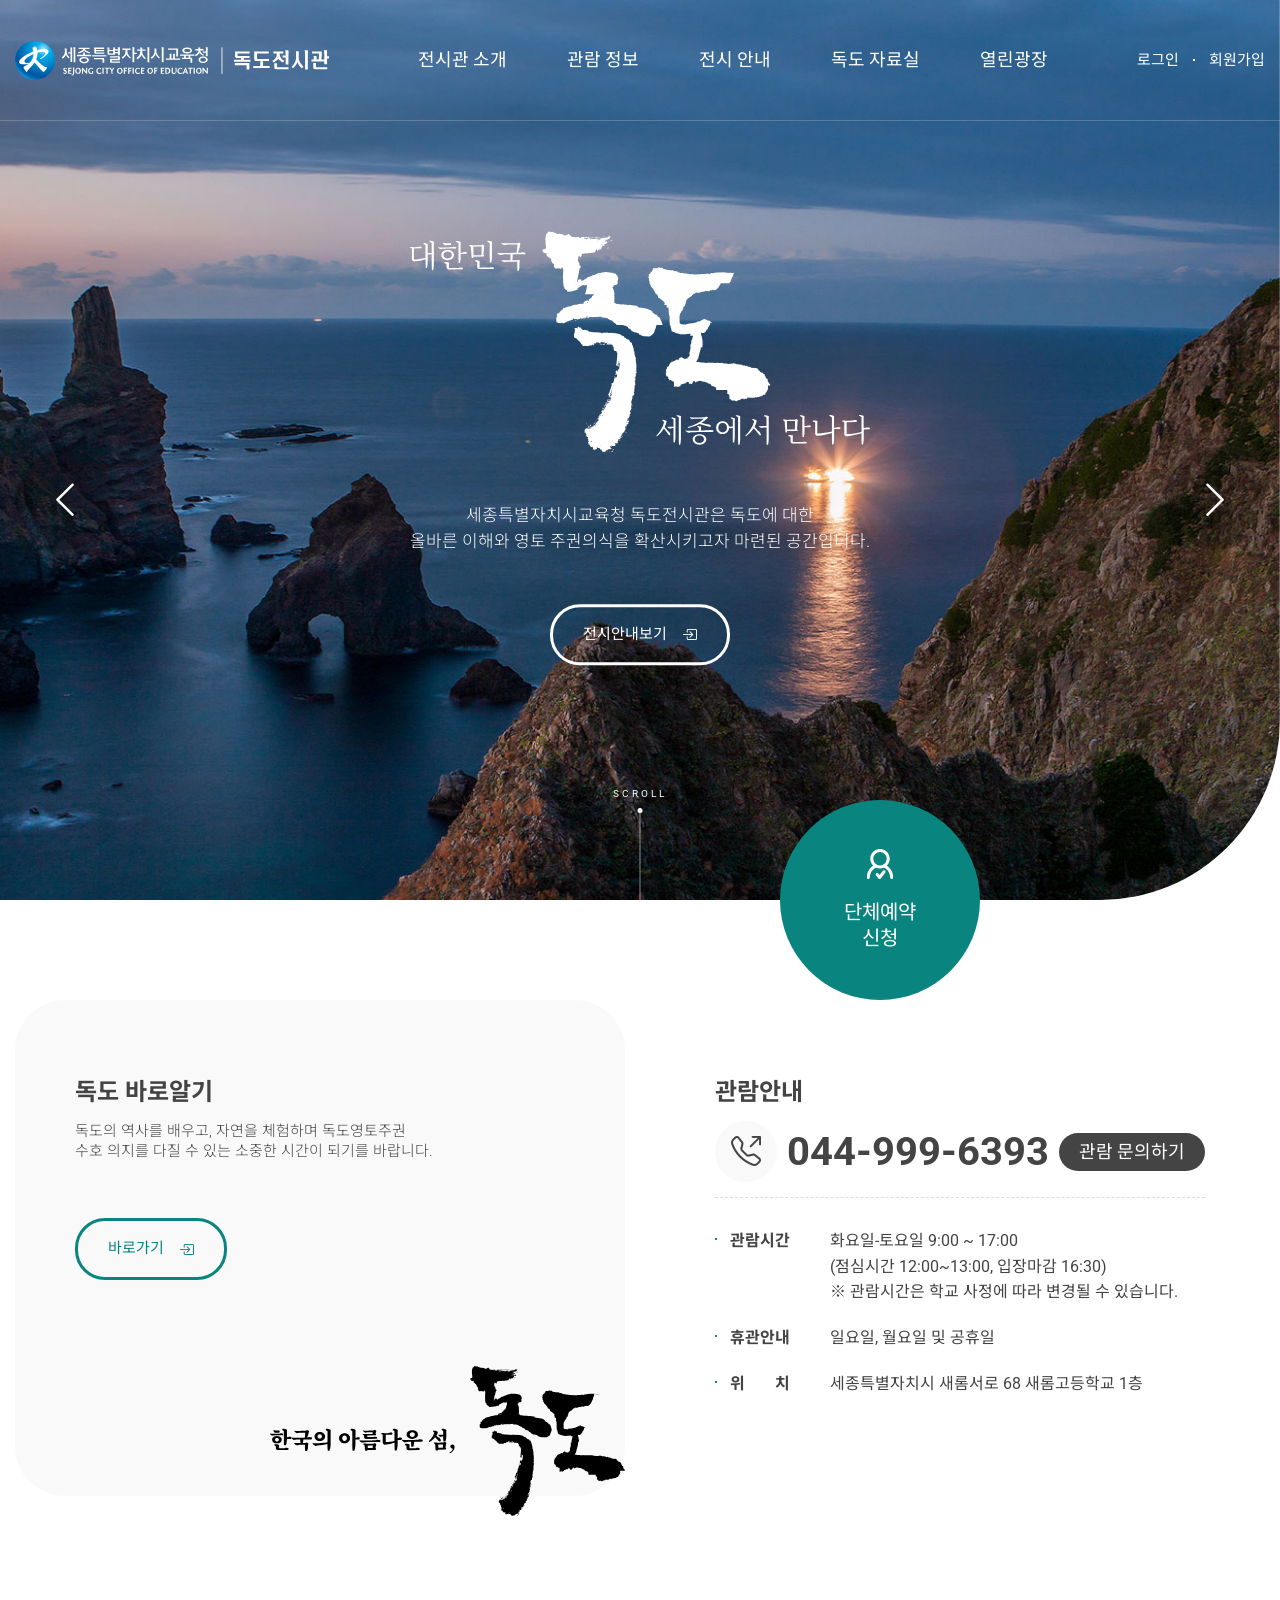
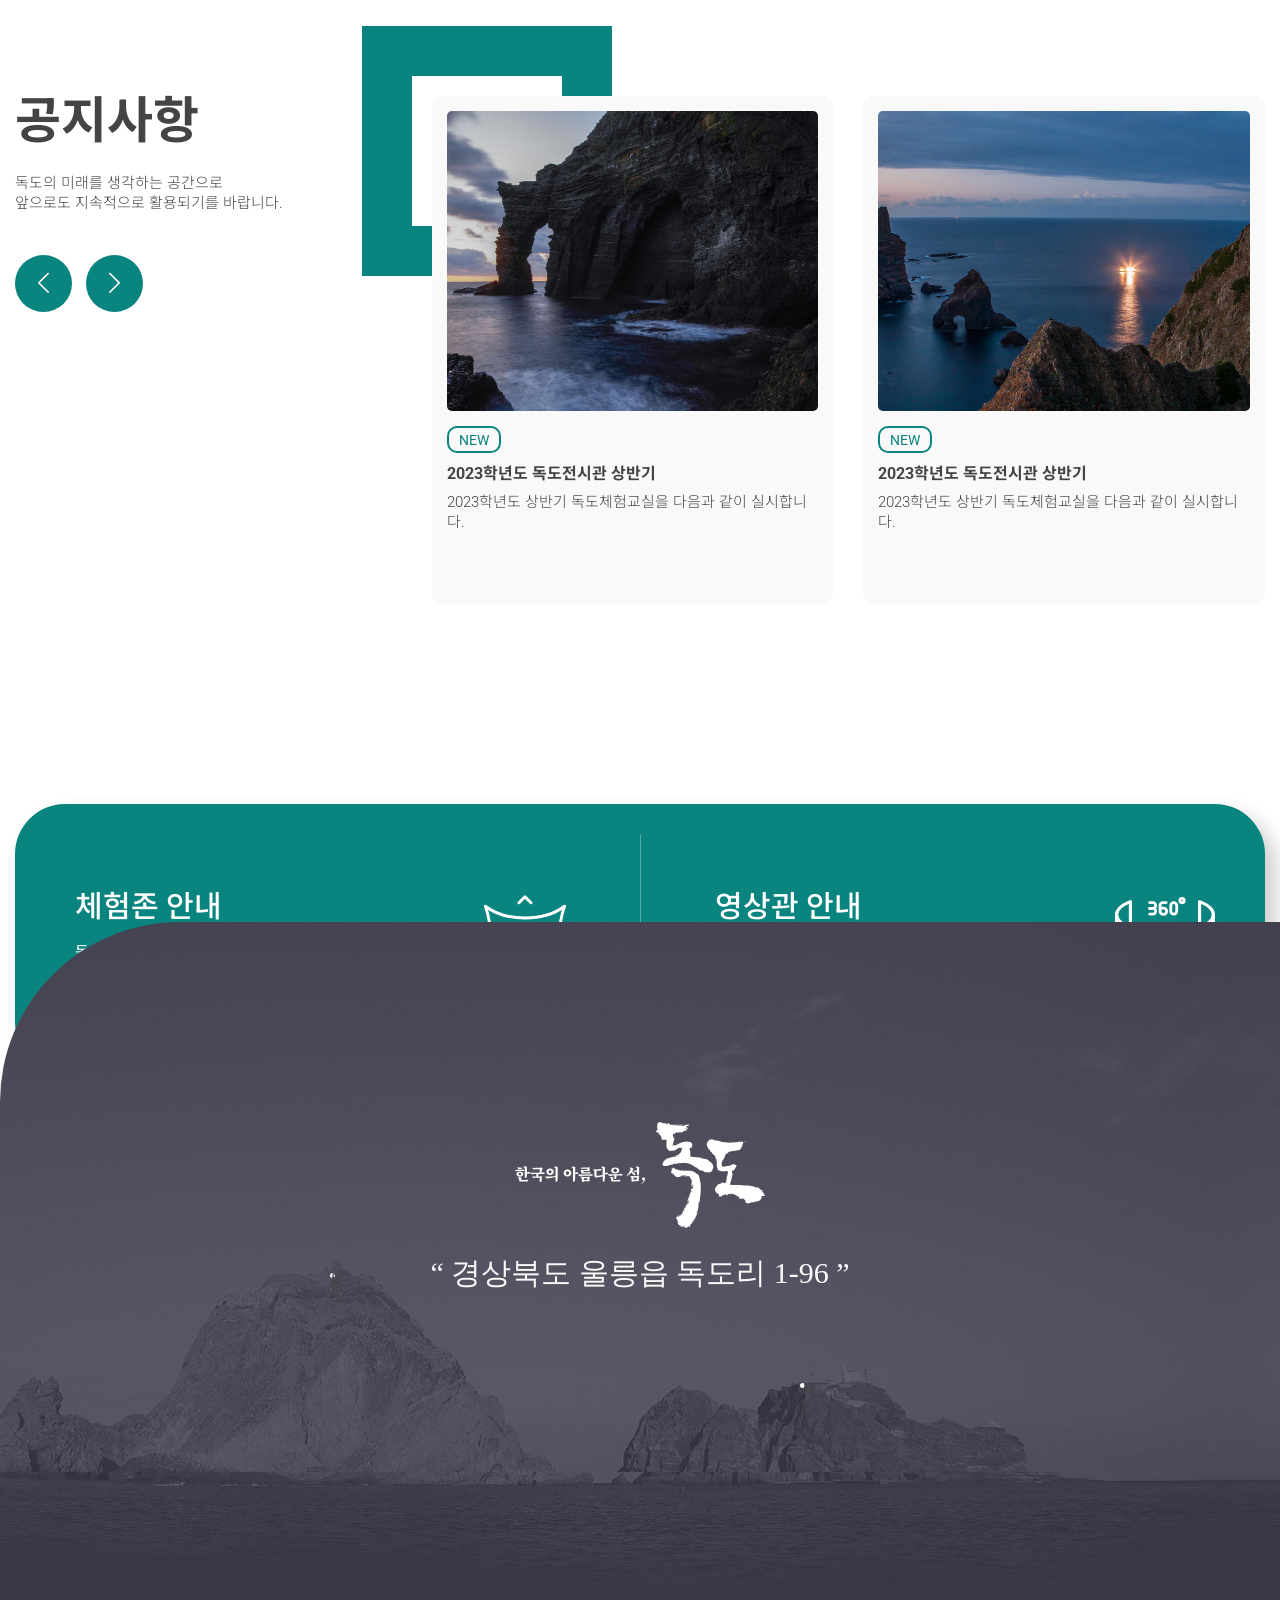
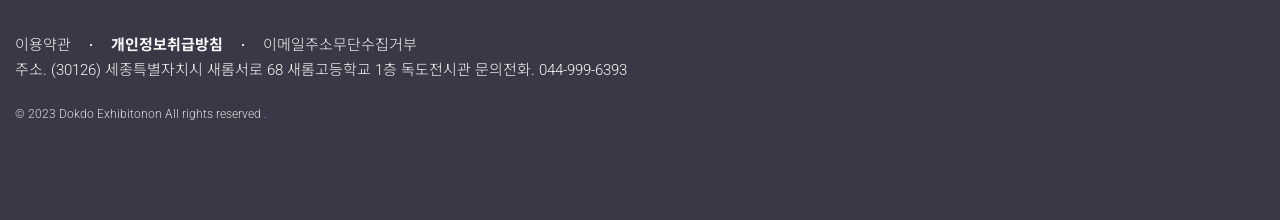
==== commit f670ad09: "Add files via upload" ====
--- a/index.html
+++ b/index.html
@@ -117,13 +117,18 @@
                         <span>단체예약<br /> 신청</span>
                     </a>
                 </div>
+
+                <div class="scroll">
+                    <span>scroll</span>
+                </div>
+
             </section>
 
             <section class="main_content section _se_">
                 <h2 class="blind">메인 콘텐츠</h2>
                 <div class="inner content">
                     <div class="left">
-                        <h3>독도 바로알기<i class="bi bi-box-arrow-in-right"></i></h3>
+                        <h3>독도 바로알기</h3>
                         <p>
                             독도의 역사를 배우고, 자연을 체험하며 독도영토주권<br />
                             수호 의지를 다질 수 있는 소중한 시간이 되기를 바랍니다.
@@ -282,11 +287,14 @@
                         &copy; 2023 Dokdo Exhibitonon All rights reserved .
                     </div>
                 </address>
-
-
             </div>
         </footer>
+
+        <div class="mobile_btn">
+            <i class="bi bi-list"></i>
+        </div>
     </div>
+
 </body>
 
 </html>
--- a/css/style.css
+++ b/css/style.css
@@ -16,7 +16,7 @@
 
 .btn {
     display: inline-block;
-    font-size: 20rem;
+    font-size: 15rem;
     padding: 20rem 30rem;
     border-radius: 30rem;
     overflow: hidden;
@@ -111,6 +111,7 @@
     right: 0;
     border-bottom: 1px solid rgba(255, 255, 255, 0.2);
     z-index: 9999;
+    white-space: nowrap;
 }
 
 .header.on {
@@ -325,37 +326,51 @@
     background: url(../images/img_visual02.jpg) no-repeat center center/cover;
 }
 
+/* ---------------------------------------------- */
+
 .main_visual .arrows {
     position: absolute;
     top: 50%;
     left: 50%;
     z-index: 999;
     transform: translate(-50%, -50%);
-    max-width: 1440rem;
+    max-width: 1600rem;
     width: 100%;
+
 }
 
 .main_visual .arrows i {
     position: absolute;
     top: 0;
     cursor: pointer;
+    transition: .3s;
 }
 
 .main_visual .arrows .left {
     left: 15rem;
 }
 
+.main_visual:hover .arrows .left {
+    transform: translate(30rem, 0);
+}
+
 .main_visual .arrows .right {
     right: 15rem;
+}
+
+.main_visual:hover .arrows .right {
+    transform: translate(-30rem, 0);
 }
 
 .main_visual .arrows i::before {
     font-size: 40rem;
     color: var(--wc);
     padding: 30rem;
-    background: rgba(0, 0, 0, 0.3);
+    background: rgba(0, 0, 0, 0.2);
     border-radius: 50%;
 }
+
+/* -------------------------------------------------- */
 
 .main_visual .btn_cicle {
     position: absolute;
@@ -385,7 +400,7 @@
 }
 
 .main_visual .btn_cicle:hover .case {
-    animation: flipInY 1s infinite;
+    animation: headShake 1s infinite;
 }
 
 .main_visual .btn_cicle .case::before {
@@ -396,6 +411,64 @@
     background: url(../images/icon_apply.svg)no-repeat center center/cover;
     margin: 0 0 20rem 0;
 }
+
+.main_visual .scroll {
+    position: absolute;
+    bottom: 100rem;
+    left: 50%;
+    transform: translate(-50%, 0);
+    z-index: 999;
+}
+
+.main_visual .scroll span {
+    position: relative;
+    color: #fff;
+    font-size: 10rem;
+    text-transform: uppercase;
+    letter-spacing: 3rem;
+}
+
+.main_visual .scroll span::before {
+    content: "";
+    position: absolute;
+    top: 20rem;
+    left: 50%;
+    width: 1rem;
+    height: 100rem;
+    background: rgba(255, 255, 255, 0.5);
+    transform: translate(-50%, 0);
+}
+
+.main_visual .scroll span::after {
+    content: "";
+    position: absolute;
+    top: 20rem;
+    left: 50%;
+    width: 5rem;
+    height: 5rem;
+    background: rgb(255, 255, 255);
+    border-radius: 50%;
+    transform: translate(-50%, 0);
+    animation: circle 1.5s infinite cubic-bezier(1, .18, .49, 1.03);
+}
+
+@keyframes circle {
+    0% {
+        transform: translate(-50%, 0);
+
+    }
+
+    90% {
+        outline: solid rgb(255, 255, 255);
+    }
+
+    100% {
+        transform: translate(-50%, 90rem);
+        outline: 20px solid rgb(213, 189, 175, 0);
+    }
+}
+
+/* ---------------------------------------- */
 
 .main_content {}
 
@@ -674,11 +747,13 @@
     margin: 0 auto 30rem auto;
 }
 
-.footer .top .content .txt {
+.footer .txt {
+    position: relative;
     font-size: 30rem;
     font-weight: 500;
     font-family: 'Noto Serif KR';
     color: var(--gc);
+    text-align: center;
 }
 
 .footer .top .dots span {
@@ -736,4 +811,789 @@
 .footer .bottom .copyright {
     font-size: 12rem;
     color: var(--lc);
+}
+
+.mobile_btn {
+    display: none;
+}
+
+
+
+
+
+
+
+
+
+
+
+
+
+
+
+
+
+@media (max-width:768px) {
+
+    * {
+        outline: 1px solid --tomato;
+    }
+
+    .section {
+        padding: 50rem 0;
+    }
+
+    .section.gc {
+        background: var(--gc);
+    }
+
+    .wrap {}
+
+    .header {
+        position: fixed;
+        top: 0;
+        left: 0;
+        right: 0;
+        border-bottom: 1px solid rgba(255, 255, 255, 0.2);
+        z-index: 9999;
+
+    }
+
+    .header.on {
+        background: var(--wc);
+        border-bottom: 1px solid rgba(0, 0, 0, 0.3);
+    }
+
+    .header .header_wrap {
+        display: flex;
+        justify-content: space-between;
+        align-items: center;
+        height: 120rem;
+
+        transition: height .5s;
+    }
+
+    .header.on .header_wrap {
+        height: 120rem;
+    }
+
+    .header h1 {
+        position: relative;
+        z-index: 1000;
+        font-size: 0;
+    }
+
+    .header h1 img {
+        height: 39rem;
+    }
+
+    .header.on h1 img:last-Child {
+        filter: invert(0)
+    }
+
+    /* -------------------------------------- */
+
+    .gnb {
+        position: fixed;
+        top: 0;
+        bottom: 0;
+        right: -100%;
+        width: 100%;
+        background: var(--dc);
+        border-left: 1px solid var(--lc);
+        transition: 0.5s;
+    }
+
+    .gnb.on {
+        right: 0;
+    }
+
+    .gnb .main_menu {
+        display: flex;
+        flex-direction: column;
+        padding: 150rem 0 0 0;
+    }
+
+    .gnb .main_menu li {
+        position: relative;
+        padding: 0 30rem;
+    }
+
+    .gnb .main_menu a {
+        display: block;
+        color: var(--wc);
+        font-size: 18rem;
+        line-height: 40rem;
+    }
+
+    .header.on .gnb .main_menu a {
+        color: var(--wc);
+    }
+
+    .gnb .main_menu .sub_menu {
+        position: static;
+        transform: translate(0, 0);
+        background: var(--wc);
+        width: auto;
+        text-align: left;
+
+        padding: 0;
+        border-radius: 0;
+        border: 0 solid var(--lc);
+
+        opacity: 1;
+        visibility: visible;
+
+        transition: none;
+
+        display: none;
+    }
+
+    .gnb .main_menu>li:hover .sub_menu {
+        top: 100rem;
+        opacity: 1;
+        visibility: visible;
+    }
+
+    .header.on .gnb .main_menu>li:hover .sub_menu {
+        top: 90rem;
+    }
+
+
+    .gnb .sub_menu li~li {
+        border-top: 1px solid var(--lc);
+    }
+
+    .gnb .sub_menu a {
+        display: block;
+        color: var(--dc);
+        font-size: 15rem;
+        line-height: 40rem;
+    }
+
+
+    .login_area .nember {
+        display: flex;
+        gap: 30px;
+    }
+
+    .login_area .nember a {
+        font-size: 15rem;
+        color: var(--wc);
+    }
+
+    .header .login_area {
+        display: none;
+    }
+
+    .header.on .login_area .nember a {
+        color: var(--dc);
+    }
+
+    .login_area .nember li {
+        position: relative;
+    }
+
+    .login_area .nember li~li::before {
+        content: "";
+        position: absolute;
+        top: 50%;
+        left: -15rem;
+        width: 2px;
+        height: 2px;
+        transform: translate(-50%, -50%);
+        background: var(--wc);
+    }
+
+    .header.on .login_area .nember li~li::before {
+        background: var(--dc);
+    }
+
+    /* ------------------------------------------------------------- */
+
+    .main_visual {
+        height: 100vh;
+    }
+
+    .main_slide {
+        border-radius: 0 0 180rem 0;
+        overflow: hidden;
+    }
+
+    .main_slide .itm {
+        position: relative;
+        overflow: hidden;
+        height: 100vh;
+    }
+
+    .main_slide .itm .slide-image {
+        position: absolute;
+        inset: 0 0 0 0;
+    }
+
+    /* .swiper-wrapper {
+        transition-timing-function: cubic-bezier(0.17,0.46,1,0.39);
+    }
+     */
+
+    .main_slide .itm .content {
+        position: absolute;
+        top: 50%;
+        left: 50%;
+        transform: translate(-50%, -50%);
+        z-index: 999;
+
+        width: 100%;
+        padding: 0 30rem;
+
+        text-align: center;
+    }
+
+    .main_slide .itm .img_box {
+        margin: 0 0 50rem 0;
+    }
+
+    .main_slide .itm p {
+        word-break: keep-all;
+        color: var(--wc);
+        margin: 0 0 50rem 0;
+        text-align: center;
+        font-size: 3vw;
+        font-weight: 300;
+        line-height: 1.4;
+        transform: translate(-100rem, 0);
+        opacity: 0;
+        transition: .5s 1s;
+    }
+
+    .main_slide .itm.on p {
+        opacity: 1;
+        transform: translate(0, 0);
+    }
+
+    .main_slide .itm .btn {
+        opacity: 0;
+        transform: translate(-100%, 0);
+        transition: .5s 1.5s;
+    }
+
+
+    .main_slide .itm.on .btn {
+        opacity: 1;
+        transform: translate(0, 0);
+    }
+
+
+    .main_slide .itm01 .slide-image {
+        height: 100vh;
+        background: url(../images/img_visual01.jpg) no-repeat center center/cover;
+    }
+
+    .main_slide .itm02 .slide-image {
+        height: 100vh;
+        background: url(../images/img_visual02.jpg) no-repeat center center/cover;
+    }
+
+    /* ---------------------------------------------- */
+
+    .main_visual .arrows {
+        position: absolute;
+        top: calc(50% + 100rem);
+        left: 50%;
+        z-index: 999;
+        transform: translate(-50%, -50%);
+        max-width: 1600rem;
+        width: 100%;
+
+    }
+
+    .main_visual .arrows i {
+        position: absolute;
+        top: 0;
+        cursor: pointer;
+        transition: .3s;
+    }
+
+    .main_visual .arrows .left {
+        left: 0;
+    }
+
+    .main_visual:hover .arrows .left {
+        transform: translate(30rem, 0);
+    }
+
+    .main_visual .arrows .right {
+        right: 0;
+    }
+
+    .main_visual:hover .arrows .right {
+        transform: translate(-30rem, 0);
+    }
+
+    .main_visual .arrows i::before {
+        font-size: 20rem;
+        color: var(--wc);
+        padding: 10rem;
+        background: rgba(0, 0, 0, 0.2);
+        border-radius: 0;
+    }
+
+    /* -------------------------------------------------- */
+
+    .main_visual .btn_cicle {
+        position: absolute;
+        bottom: -100rem;
+        right: 30rem;
+        z-index: 999;
+
+        width: 200rem;
+        height: 200rem;
+    }
+
+    .main_visual .btn_cicle .case {
+        display: flex;
+        flex-direction: column;
+        justify-content: center;
+        align-items: center;
+
+        width: 200rem;
+        height: 200rem;
+        background: var(--mc);
+        color: var(--wc);
+        font-size: 20rem;
+        border-radius: 50%;
+
+        text-align: center;
+        line-height: 26rem;
+    }
+
+    .main_visual .btn_cicle:hover .case {
+        animation: flipInY 1s infinite;
+    }
+
+    .main_visual .btn_cicle .case::before {
+        content: "";
+        display: block;
+        width: 26rem;
+        height: 30rem;
+        background: url(../images/icon_apply.svg)no-repeat center center/cover;
+        margin: 0 0 20rem 0;
+    }
+
+    .main_visual .scroll {
+        position: absolute;
+        bottom: 100rem;
+        left: 50%;
+        transform: translate(-50%, 0);
+        z-index: 999;
+    }
+
+    .main_visual .scroll span {
+        position: relative;
+        color: #fff;
+        font-size: 10rem;
+        text-transform: uppercase;
+        letter-spacing: 3rem;
+    }
+
+    .main_visual .scroll span::before {
+        content: "";
+        position: absolute;
+        top: 20rem;
+        left: 50%;
+        width: 1rem;
+        height: 100rem;
+        background: rgba(255, 255, 255, 0.5);
+        transform: translate(-50%, 0);
+    }
+
+    .main_visual .scroll span::after {
+        content: "";
+        position: absolute;
+        top: 20rem;
+        left: 50%;
+        width: 5rem;
+        height: 5rem;
+        background: rgb(255, 255, 255);
+        border-radius: 50%;
+        transform: translate(-50%, 0);
+        animation: circle 1.5s infinite cubic-bezier(1, .18, .49, 1.03);
+    }
+
+    @keyframes circle {
+        0% {
+            transform: translate(-50%, 0);
+
+        }
+
+        90% {
+            outline: solid rgb(255, 255, 255);
+        }
+
+        100% {
+            transform: translate(-50%, 90rem);
+            outline: 20px solid rgb(213, 189, 175, 0);
+        }
+    }
+
+    /* ---------------------------------------- */
+
+    .main_content {}
+
+    .main_content .content {
+        display: grid;
+        grid-template-columns: repeat(1, 1fr);
+        gap: 30rem;
+    }
+
+    .main_content .content>* {
+        padding: 30rem 15rem 80rem;
+    }
+
+    .main_content .content .left {
+        position: relative;
+        border-radius: 10rem;
+        background: var(--gc);
+    }
+
+    .main_content .content .left::after {
+        content: "";
+        position: absolute;
+        bottom: -20rem;
+        right: 0;
+        width: 400rem;
+        height: 150rem;
+        background: url(../images/img_logo2.svg) no-repeat right bottom;
+        filter: invert();
+    }
+
+    .main_content .content h3 {
+        font-size: 24rem;
+        font-weight: 700;
+        margin: 0 0 17rem 0;
+    }
+
+    .main_content .content .left {
+        opacity: 0;
+        transform: translate(0, 100rem);
+        transition: .8s;
+    }
+
+    .main_content.on .content .left {
+        opacity: 1;
+        transform: translate(0, 0);
+    }
+
+    .main_content .content .left p {
+        font-size: 15rem;
+        font-weight: 300;
+        line-height: 20rem;
+        margin: 0 0 57rem 0;
+    }
+
+
+    .main_content .content .right {
+        order: -1;
+        opacity: 0;
+        transform: translate(0, 100rem);
+        transition: .8s .5s;
+    }
+
+    .main_content.on .content .right {
+        opacity: 1;
+        transform: translate(0, 0);
+    }
+
+    .main_content .content .right .desc {
+        display: flex;
+        justify-content: space-between;
+        align-items: center;
+        margin: 0 0 30rem 0;
+        padding: 0 0 15rem 0;
+        border-bottom: 1px dashed var(--lc);
+    }
+
+    .main_content .content .right .desc i {
+        background: var(--gc);
+        padding: 15rem 16rem;
+        border-radius: 50%;
+        font-size: 30rem;
+    }
+
+    .main_content .content .right .desc .tel {
+        font-size: 40rem;
+        font-weight: 700;
+    }
+
+    .main_content .content .list>* {
+        display: grid;
+        grid-template-columns: 100rem 1fr;
+        margin: 0 0 20rem 0;
+        line-height: 1.6;
+    }
+
+    .main_content .content .list .ls2 {
+        letter-spacing: 30rem;
+    }
+
+    .main_content .content .list>*::before {
+        top: 10rem;
+    }
+
+    /* ----------------------------------------------------*/
+
+    .main_notice {
+        padding: 100rem 0;
+    }
+
+    .main_notice .content {
+        opacity: 0;
+        transform: translate(0, 100rem);
+        transition: .8s;
+    }
+
+    .main_notice.on .content {
+        opacity: 1;
+        transform: translate(0, 0);
+    }
+
+    .main_notice h2 {
+        font-size: 50rem;
+        font-weight: 700;
+        margin: 0 0 27rem 0;
+    }
+
+    .main_notice .arrows i {
+        padding: 14rem 16rem;
+        font-size: 25rem;
+        background: var(--mc);
+        color: var(--wc);
+        border-radius: 50%;
+        margin: 0 10rem 0 0;
+        cursor: pointer;
+    }
+
+    .main_notice p {
+        font-size: 15rem;
+        font-weight: 300;
+        line-height: 20rem;
+        margin: 0 0 57rem 0;
+    }
+
+    .main_notice .content {
+        display: grid;
+        grid-template-columns: repeat(1, 1fr);
+    }
+
+    .main_notice .content>* {
+        padding: 30rem 15rem 80rem;
+    }
+
+    .main_notice .right_slide {
+        position: relative;
+        padding: 30rem 0 80rem;
+        /* overflow: hidden; */
+        min-width: 0;
+    }
+
+    .main_notice .right_slide::before {
+        display: none;
+    }
+
+    .main_notice img {
+        width: 100%;
+        height: 300rem;
+        object-fit: cover;
+    }
+
+    .main_notice .card {
+        padding: 15rem;
+        background: var(--gc);
+        border-radius: 10rem;
+    }
+
+    .main_notice .card .img_box {
+        border-radius: 5rem;
+        overflow: hidden;
+        margin: 0 0 15rem 0;
+    }
+
+    .main_notice .card strong {
+        display: block;
+        margin: 10rem 0;
+    }
+
+
+    /* ----------------------------------------------------*/
+
+    .main_banner .content {
+        position: relative;
+        z-index: 999;
+        display: grid;
+        grid-template-columns: repeat(1, 1fr);
+        gap: 0;
+        background: var(--mc);
+        color: var(--wc);
+        margin: 0 auto -80rem auto;
+
+        border-radius: 10rem;
+        box-shadow: 10rem 10rem 20rem rgba(0, 0, 0, 0.2);
+
+        transition: .5s;
+        transform: translate(0, 100rem);
+    }
+
+    .main_banner.on .content {
+        transform: translate(0, 0);
+    }
+
+    .main_banner .content a {
+        display: block;
+        padding: 30rem 30rem;
+    }
+
+    .main_banner .content h3 {
+        font-size: 30rem;
+        font-weight: 500;
+        margin: 0 0 20rem 0;
+    }
+
+    .main_banner .content p {
+        font-size: 15rem;
+        line-height: 21rem;
+    }
+
+    .main_banner .content li {
+        position: relative;
+    }
+
+    .main_banner .content li a::after {
+        content: "";
+        position: absolute;
+        right: 30rem;
+        top: 30rem;
+        transform: translate(0, 0);
+        width: 50rem;
+        height: 50rem;
+        background: url(../images/icon_experience.svg) no-repeat center center;
+    }
+
+    .main_banner .content li:last-child a::after {
+        background: url(../images/icon_theater.svg) no-repeat center center;
+    }
+
+
+    .main_banner .content li~Li::before {
+        content: "";
+        position: absolute;
+        left: 15rem;
+        right: 15rem;
+        top: auto;
+        bottom: auto;
+        width: auto;
+        height: 1px;
+        background: rgba(255, 255, 255, 0.3);
+    }
+
+    /* ----------------------------------------------------*/
+
+
+    .footer {}
+
+    .footer .top {
+        position: relative;
+        border-radius: 30rem 30rem 0 0;
+        overflow: hidden;
+        background: #434250 url(../images/bg_banner.jpg) no-repeat center bottom;
+        padding: 200rem 0 300rem 0;
+    }
+
+    .footer .top .content {
+        text-align: center;
+    }
+
+    .footer .top .content .img_box {
+        width: 250rem;
+        margin: 0 auto 30rem auto;
+    }
+
+    .footer .top .content .txt {
+        font-size: 30rem;
+        font-weight: 500;
+        font-family: 'Noto Serif KR';
+        color: var(--gc);
+    }
+
+    .footer .top .dots span {
+        position: absolute;
+        left: 50%;
+        width: 5px;
+        height: 5px;
+        background: var(--gc);
+        border-radius: 50%;
+    }
+
+    .footer .top .dots span:nth-child(1) {
+        bottom: 310rem;
+        margin: 0 0 0 -310rem;
+    }
+
+    .footer .top .dots span:nth-child(2) {
+        bottom: 200rem;
+        margin: 0 0 0 160rem;
+    }
+
+    .footer .bottom {
+        padding: 50rem 0 100rem 0;
+        background: #393846;
+        color: var(--gc);
+        font-size: 15rem;
+        font-weight: 300;
+    }
+
+    .footer .bottom .customer {
+        display: flex;
+        flex-direction: column;
+        gap: 10rem;
+        margin: 0 0 20rem 0;
+    }
+
+    .footer .bottom .customer>* {
+        position: relative;
+    }
+
+    .footer .bottom .customer li~li::before {
+        content: "";
+        position: absolute;
+        left: -20rem;
+        top: 50%;
+        width: 2px;
+        height: 2px;
+        transform: translate(-50%, -50%);
+        background: var(--lc);
+    }
+
+    .footer .bottom .adress {
+        margin: 0 0 30rem 0;
+        line-height: 1.4;
+    }
+
+    .footer .bottom .copyright {
+        font-size: 12rem;
+        color: var(--lc);
+    }
+
+    .mobile_btn {
+        display: block;
+
+        position: fixed;
+        top: 30rem;
+        right: 30rem;
+        z-index: 9999;
+
+        font-size: 30rem;
+        color: var(--mc);
+        padding: 5px 7px;
+        background: var(--gc);
+    }
 }
